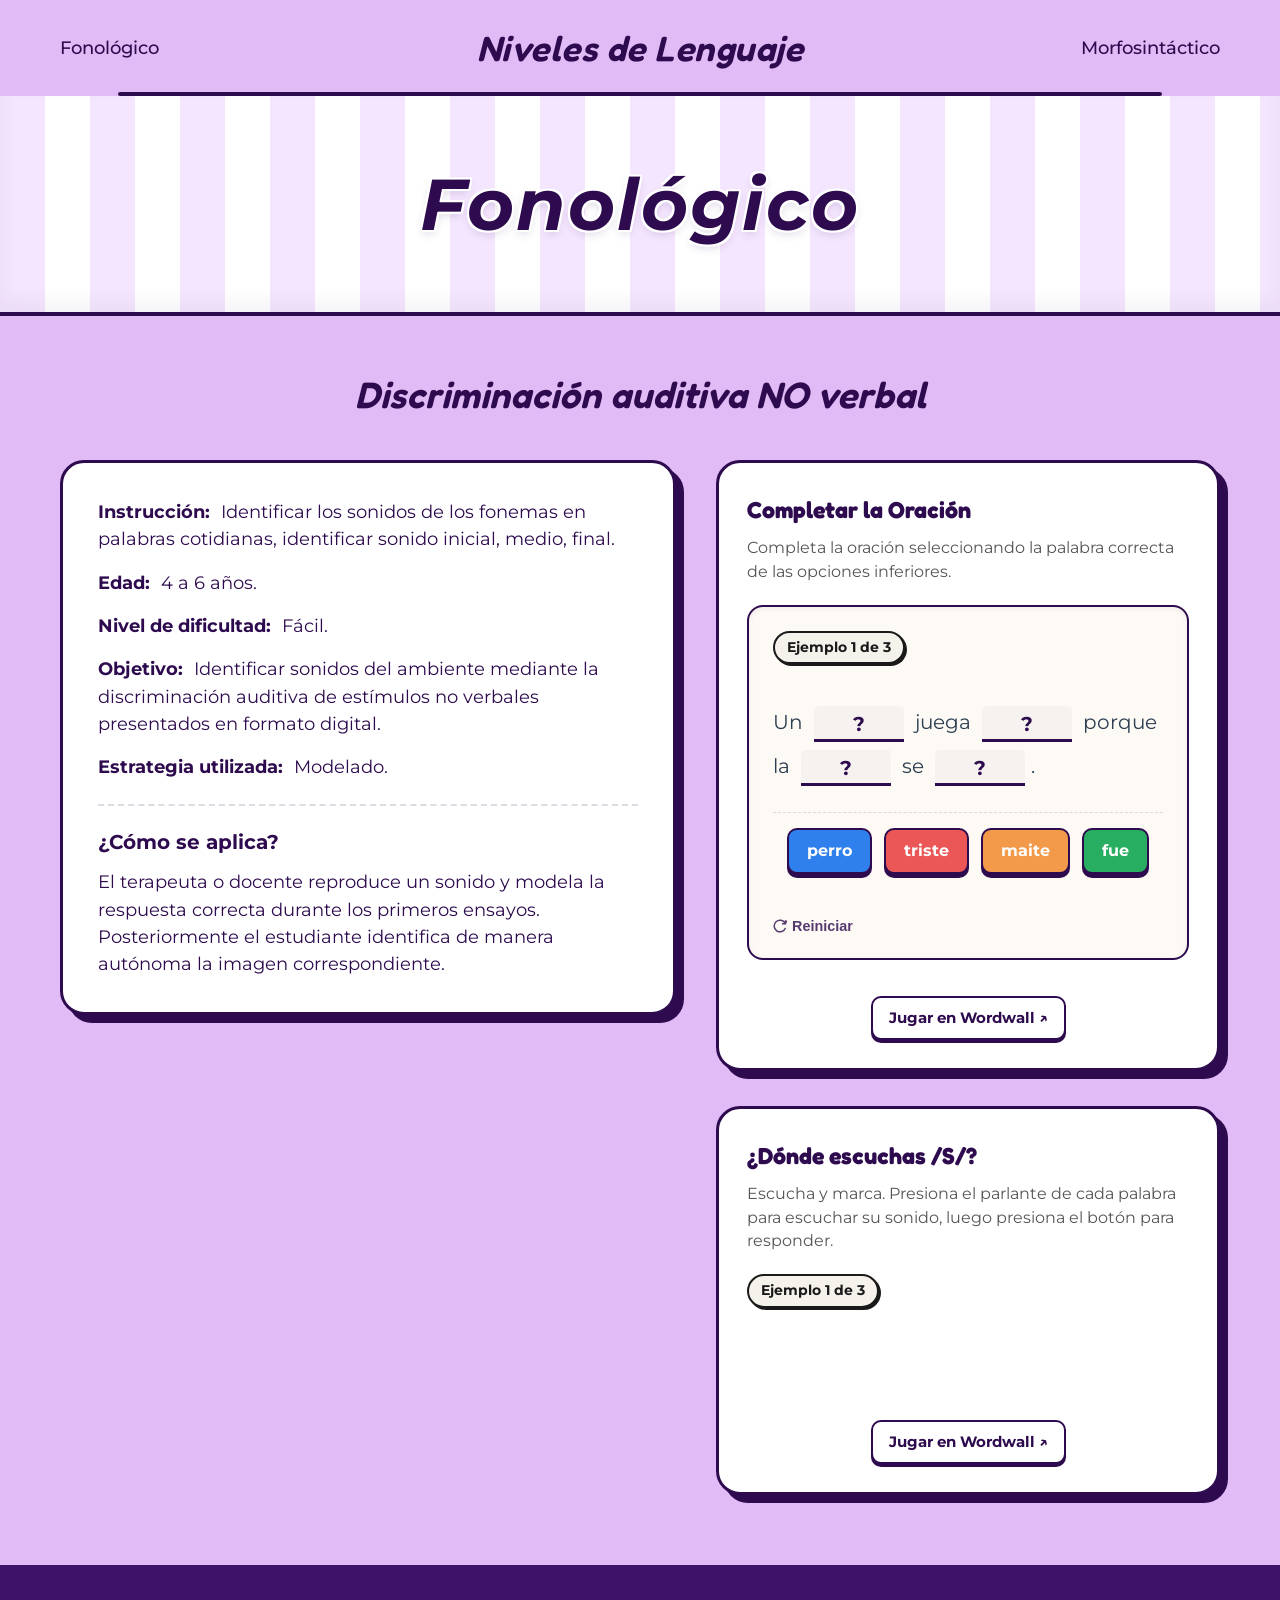
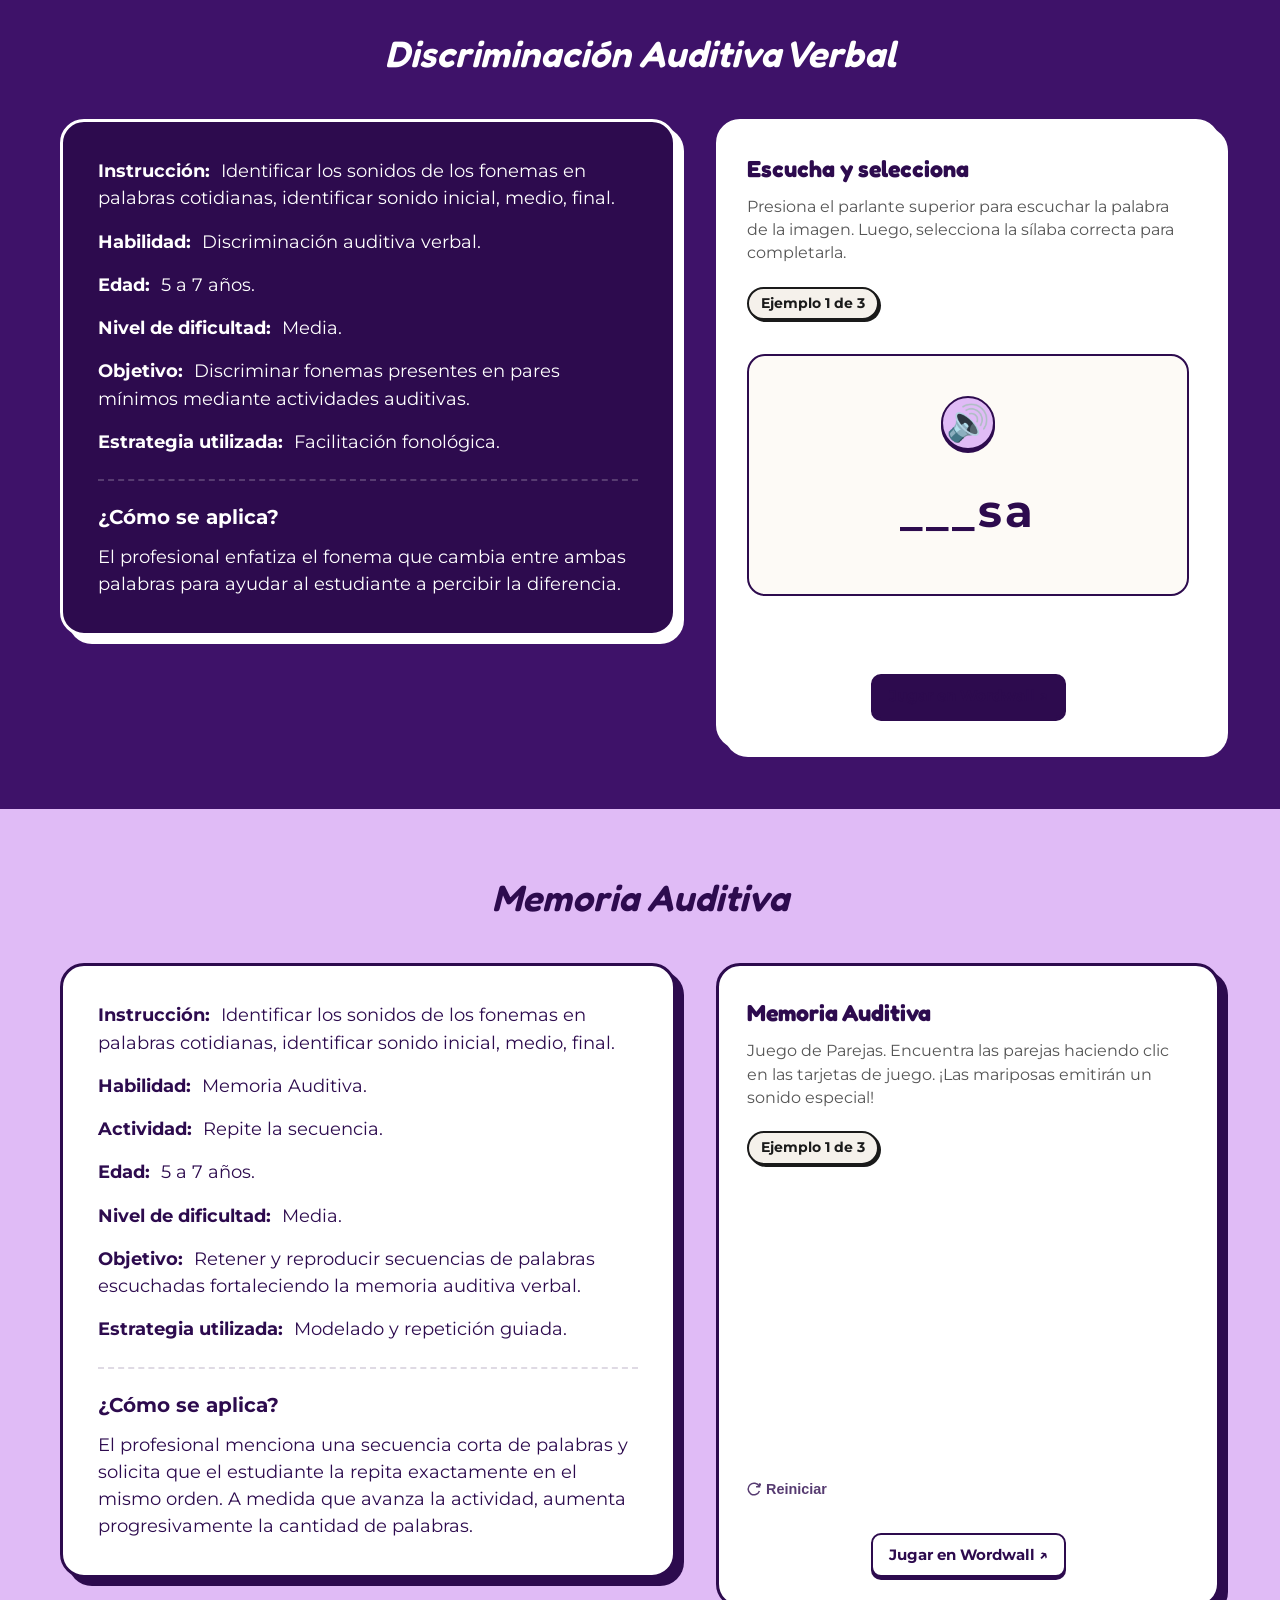
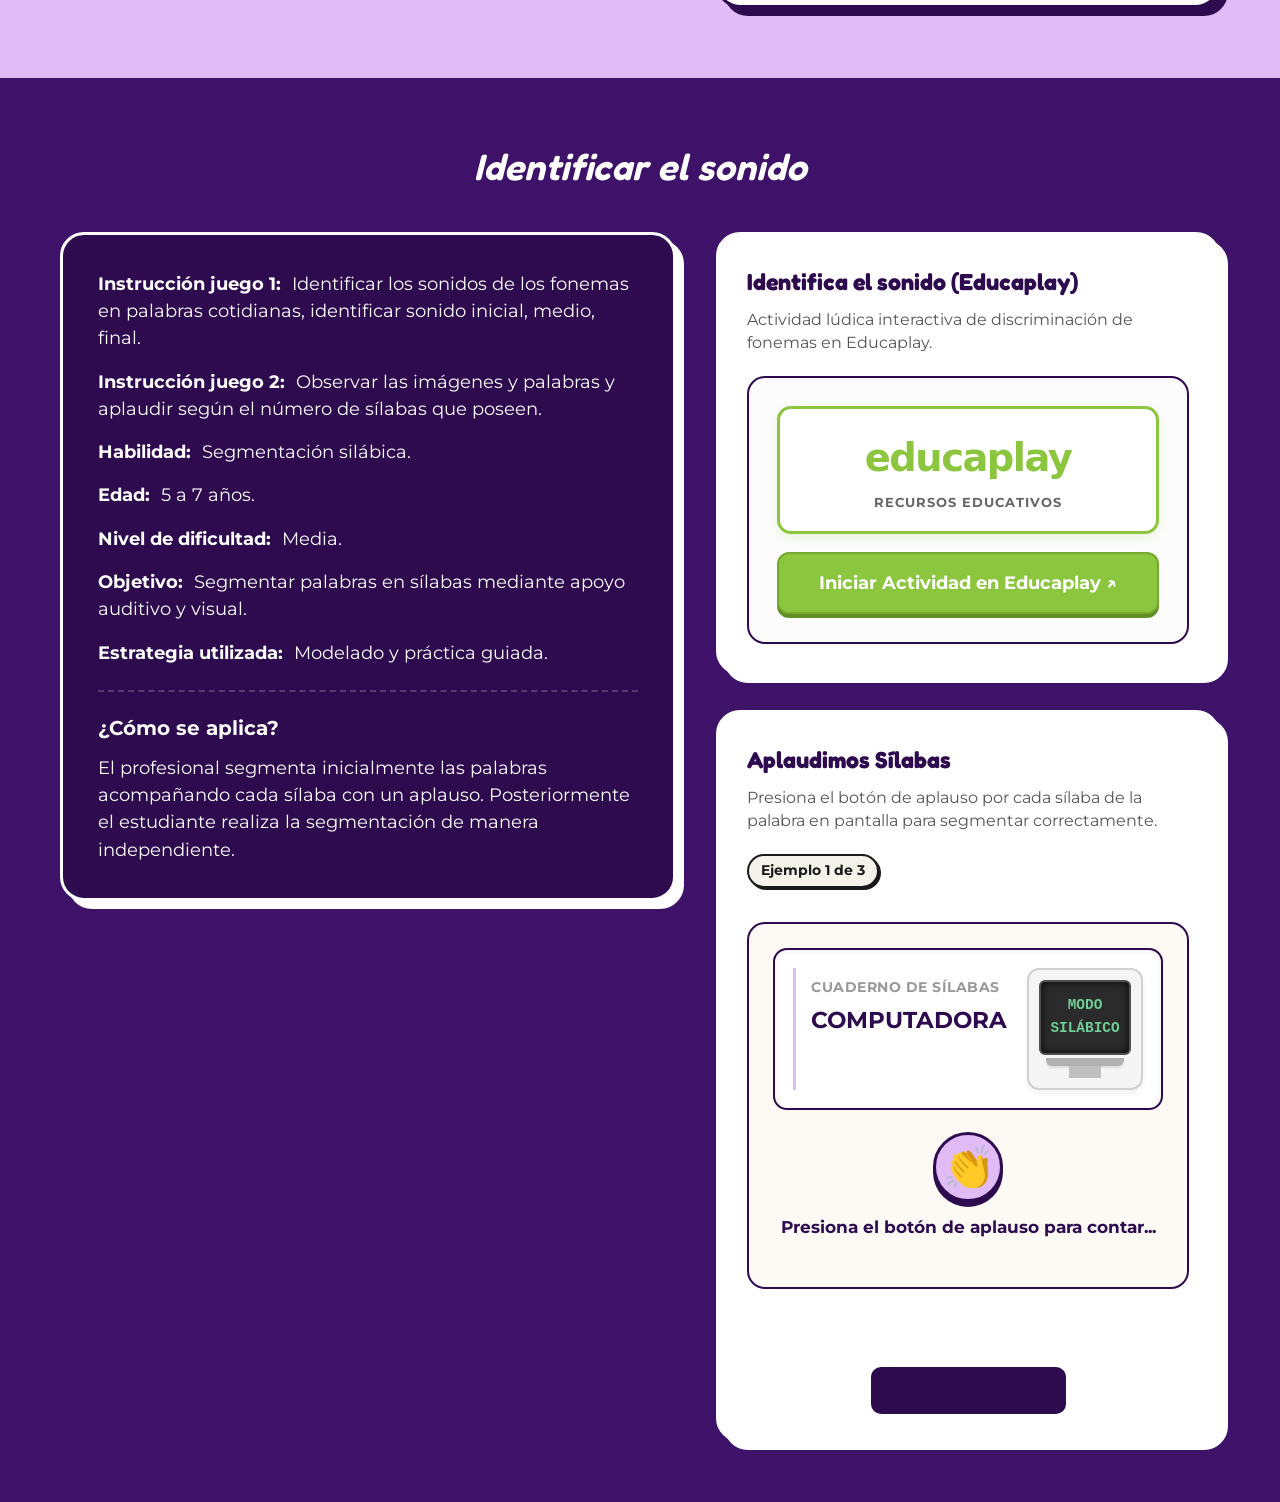
==== fonologico.html @ 04588433 "Initial commit: Reconstructed levels of language website with neobrutalist theme, interactive games," ====
<!DOCTYPE html>
<html lang="es">
<head>
    <meta charset="UTF-8">
    <meta name="viewport" content="width=device-width, initial-scale=1.0">
    <title>Nivel Fonológico - Niveles de Lenguaje</title>
    <link rel="stylesheet" href="styles.css">
</head>
<body class="purple-theme">
    <!-- OVERLAY DE TRANSICIÓN CIRCULAR -->
    <div class="page-transition-overlay expanding" aria-hidden="true"></div>

    <!-- NAVBAR - APARECE EN TODAS LAS PÁGINAS -->
    <nav class="navbar">
        <div class="navbar-container">
            <a href="fonologico.html" class="navbar-link">Fonológico</a>
            <a href="index.html" class="navbar-title-link">
                <h1 class="navbar-title">Niveles de Lenguaje</h1>
            </a>
            <a href="morfosintactico.html" class="navbar-link">Morfosintáctico</a>
        </div>
        <div class="navbar-line"></div>
    </nav>

    <!-- CONTENIDO PRINCIPAL -->
    <main class="main-content" style="padding: 40px 0 0 0;">
        <!-- CABECERA LISTADA -->
        <div class="striped-header-container">
            <div class="striped-header">
                <h2>Fonológico</h2>
            </div>
        </div>

        <!-- SECCIÓN 1: Discriminación auditiva NO verbal -->
        <section class="activity-section">
            <h3 class="activity-section-title">Discriminación auditiva NO verbal</h3>
            <div class="activity-content-grid">
                <!-- Columna Izquierda: Ficha Técnica -->
                <div class="activity-card-container">
                    <ul class="metadata-list">
                        <li class="metadata-item"><span class="metadata-label">Instrucción:</span> Identificar los sonidos de los fonemas en palabras cotidianas, identificar sonido inicial, medio, final.</li>
                        <li class="metadata-item"><span class="metadata-label">Edad:</span> 4 a 6 años.</li>
                        <li class="metadata-item"><span class="metadata-label">Nivel de dificultad:</span> Fácil.</li>
                        <li class="metadata-item"><span class="metadata-label">Objetivo:</span> Identificar sonidos del ambiente mediante la discriminación auditiva de estímulos no verbales presentados en formato digital.</li>
                        <li class="metadata-item"><span class="metadata-label">Estrategia utilizada:</span> Modelado.</li>
                    </ul>
                    <div class="metadata-how-to">
                        <span class="metadata-how-to-title">¿Cómo se aplica?</span>
                        <p class="metadata-item">El terapeuta o docente reproduce un sonido y modela la respuesta correcta durante los primeros ensayos. Posteriormente el estudiante identifica de manera autónoma la imagen correspondiente.</p>
                    </div>
                </div>

                <!-- Columna Derecha: Actividades/Juegos -->
                <div class="activity-games-column">
                    <!-- Juego 1: Oración Completa -->
                    <div class="game-card" id="cloze-card">
                        <div class="game-info">
                            <span class="game-title">Completar la Oración</span>
                            <p class="game-description">Completa la oración seleccionando la palabra correcta de las opciones inferiores.</p>
                        </div>
                        <div class="mock-cloze-game">
                            <div class="game-level-header">
                                <span class="game-level-indicator" id="cloze-level-indicator">Ejemplo 1 de 3</span>
                            </div>
                            <div class="cloze-sentence" id="cloze-sentence-container">
                                <!-- Generado dinámicamente -->
                            </div>
                            <div class="cloze-options" id="cloze-options-container">
                                <!-- Generado dinámicamente -->
                            </div>
                            <div class="game-controls-row">
                                <button class="game-reset-btn" id="cloze-reset">
                                    <svg width="14" height="14" viewBox="0 0 24 24" fill="none" stroke="currentColor" stroke-width="2.5"><path d="M21.5 2v6h-6M21.34 15.57a10 10 0 1 1-.57-8.38l5.67-5.67"/></svg>
                                    Reiniciar
                                </button>
                                <button class="game-next-btn" id="cloze-next" style="display: none;">
                                    Siguiente Ejemplo ➔
                                </button>
                            </div>
                        </div>
                        <a href="https://wordwall.net/resource/114501019" target="_blank" rel="noopener" class="game-secondary-btn">Jugar en Wordwall ↗</a>
                    </div>

                    <!-- Juego 2: ¿Dónde escuchas /S/? -->
                    <div class="game-card" id="s-quiz-card">
                        <div class="game-info">
                            <span class="game-title">¿Dónde escuchas /S/?</span>
                            <p class="game-description">Escucha y marca. Presiona el parlante de cada palabra para escuchar su sonido, luego presiona el botón para responder.</p>
                        </div>
                        <div class="game-level-header">
                            <span class="game-level-indicator" id="s-quiz-level-indicator">Ejemplo 1 de 3</span>
                        </div>
                        <div class="mock-quiz-grid" id="s-quiz-grid-container">
                            <!-- Generado dinámicamente -->
                        </div>
                        <div class="game-controls-row">
                            <button class="game-next-btn" id="s-quiz-next" style="display: none;">
                                Siguiente Ejemplo ➔
                            </button>
                        </div>
                        <a href="https://wordwall.net/resource/114501537" target="_blank" rel="noopener" class="game-secondary-btn">Jugar en Wordwall ↗</a>
                    </div>
                </div>
            </div>
        </section>

        <!-- SECCIÓN 2: Discriminación Auditiva Verbal (Fondo Morado Profundo) -->
        <div class="dark-purple-section">
            <section class="activity-section">
                <h3 class="activity-section-title">Discriminación Auditiva Verbal</h3>
                <div class="activity-content-grid">
                    <!-- Columna Izquierda: Ficha Técnica -->
                    <div class="activity-card-container">
                        <ul class="metadata-list">
                            <li class="metadata-item"><span class="metadata-label">Instrucción:</span> Identificar los sonidos de los fonemas en palabras cotidianas, identificar sonido inicial, medio, final.</li>
                            <li class="metadata-item"><span class="metadata-label">Habilidad:</span> Discriminación auditiva verbal.</li>
                            <li class="metadata-item"><span class="metadata-label">Edad:</span> 5 a 7 años.</li>
                            <li class="metadata-item"><span class="metadata-label">Nivel de dificultad:</span> Media.</li>
                            <li class="metadata-item"><span class="metadata-label">Objetivo:</span> Discriminar fonemas presentes en pares mínimos mediante actividades auditivas.</li>
                            <li class="metadata-item"><span class="metadata-label">Estrategia utilizada:</span> Facilitación fonológica.</li>
                        </ul>
                        <div class="metadata-how-to">
                            <span class="metadata-how-to-title">¿Cómo se aplica?</span>
                            <p class="metadata-item">El profesional enfatiza el fonema que cambia entre ambas palabras para ayudar al estudiante a percibir la diferencia.</p>
                        </div>
                    </div>

                    <!-- Columna Derecha: Actividades/Juegos -->
                    <div class="activity-games-column">
                        <div class="game-card" id="sa-quiz-card">
                            <div class="game-info">
                                <span class="game-title">Escucha y selecciona</span>
                                <p class="game-description">Presiona el parlante superior para escuchar la palabra de la imagen. Luego, selecciona la sílaba correcta para completarla.</p>
                            </div>
                            <div class="game-level-header">
                                <span class="game-level-indicator" id="sa-level-indicator">Ejemplo 1 de 3</span>
                            </div>
                            <div class="mock-sa-game">
                                <div class="sa-display-card">
                                    <div id="sa-illustration-container">
                                        <!-- Inyectado dinámicamente -->
                                    </div>
                                    <button class="sa-speaker-main" id="sa-speaker" aria-label="Escuchar palabra objetivo">🔊</button>
                                    <div class="sa-word-blank" id="sa-word-display">___sa</div>
                                </div>
                                <div class="sa-options-grid" id="sa-options-container">
                                    <!-- Inyectado dinámicamente -->
                                </div>
                            </div>
                            <div class="game-controls-row">
                                <button class="game-next-btn" id="sa-next" style="display: none;">
                                    Siguiente Ejemplo ➔
                                </button>
                            </div>
                            <a href="https://wordwall.net/resource/113362961" target="_blank" rel="noopener" class="game-secondary-btn">Jugar en Wordwall ↗</a>
                        </div>
                    </div>
                </div>
            </section>
        </div>

        <!-- SECCIÓN 3: Memoria Auditiva -->
        <section class="activity-section" style="margin-top: 60px;">
            <h3 class="activity-section-title">Memoria Auditiva</h3>
            <div class="activity-content-grid">
                <!-- Columna Izquierda: Ficha Técnica -->
                <div class="activity-card-container">
                    <ul class="metadata-list">
                        <li class="metadata-item"><span class="metadata-label">Instrucción:</span> Identificar los sonidos de los fonemas en palabras cotidianas, identificar sonido inicial, medio, final.</li>
                        <li class="metadata-item"><span class="metadata-label">Habilidad:</span> Memoria Auditiva.</li>
                        <li class="metadata-item"><span class="metadata-label">Actividad:</span> Repite la secuencia.</li>
                        <li class="metadata-item"><span class="metadata-label">Edad:</span> 5 a 7 años.</li>
                        <li class="metadata-item"><span class="metadata-label">Nivel de dificultad:</span> Media.</li>
                        <li class="metadata-item"><span class="metadata-label">Objetivo:</span> Retener y reproducir secuencias de palabras escuchadas fortaleciendo la memoria auditiva verbal.</li>
                        <li class="metadata-item"><span class="metadata-label">Estrategia utilizada:</span> Modelado y repetición guiada.</li>
                    </ul>
                    <div class="metadata-how-to">
                        <span class="metadata-how-to-title">¿Cómo se aplica?</span>
                        <p class="metadata-item">El profesional menciona una secuencia corta de palabras y solicita que el estudiante la repita exactamente en el mismo orden. A medida que avanza la actividad, aumenta progresivamente la cantidad de palabras.</p>
                    </div>
                </div>

                <!-- Columna Derecha: Actividades/Juegos -->
                <div class="activity-games-column">
                    <div class="game-card" id="memory-card">
                        <div class="game-info">
                            <span class="game-title">Memoria Auditiva</span>
                            <p class="game-description">Juego de Parejas. Encuentra las parejas haciendo clic en las tarjetas de juego. ¡Las mariposas emitirán un sonido especial!</p>
                        </div>
                        <div class="game-level-header">
                            <span class="game-level-indicator" id="memory-level-indicator">Ejemplo 1 de 3</span>
                        </div>
                        <div class="mock-memory-board" id="memory-board">
                            <!-- Inyectado dinámicamente -->
                        </div>
                        <div class="game-controls-row">
                            <button class="game-reset-btn" id="memory-reset">
                                <svg width="14" height="14" viewBox="0 0 24 24" fill="none" stroke="currentColor" stroke-width="2.5"><path d="M21.5 2v6h-6M21.34 15.57a10 10 0 1 1-.57-8.38l5.67-5.67"/></svg>
                                Reiniciar
                            </button>
                            <button class="game-next-btn" id="memory-next" style="display: none;">
                                Siguiente Tablero ➔
                            </button>
                        </div>
                        <a href="https://wordwall.net/resource/113362368" target="_blank" rel="noopener" class="game-secondary-btn">Jugar en Wordwall ↗</a>
                    </div>
                </div>
            </div>
        </section>

        <!-- SECCIÓN 4: Identificar el sonido (Fondo Morado Profundo) -->
        <div class="dark-purple-section" style="padding-bottom: 60px;">
            <section class="activity-section">
                <h3 class="activity-section-title">Identificar el sonido</h3>
                <div class="activity-content-grid">
                    <!-- Columna Izquierda: Ficha Técnica -->
                    <div class="activity-card-container">
                        <ul class="metadata-list">
                            <li class="metadata-item"><span class="metadata-label">Instrucción juego 1:</span> Identificar los sonidos de los fonemas en palabras cotidianas, identificar sonido inicial, medio, final.</li>
                            <li class="metadata-item"><span class="metadata-label">Instrucción juego 2:</span> Observar las imágenes y palabras y aplaudir según el número de sílabas que poseen.</li>
                            <li class="metadata-item"><span class="metadata-label">Habilidad:</span> Segmentación silábica.</li>
                            <li class="metadata-item"><span class="metadata-label">Edad:</span> 5 a 7 años.</li>
                            <li class="metadata-item"><span class="metadata-label">Nivel de dificultad:</span> Media.</li>
                            <li class="metadata-item"><span class="metadata-label">Objetivo:</span> Segmentar palabras en sílabas mediante apoyo auditivo y visual.</li>
                            <li class="metadata-item"><span class="metadata-label">Estrategia utilizada:</span> Modelado y práctica guiada.</li>
                        </ul>
                        <div class="metadata-how-to">
                            <span class="metadata-how-to-title">¿Cómo se aplica?</span>
                            <p class="metadata-item">El profesional segmenta inicialmente las palabras acompañando cada sílaba con un aplauso. Posteriormente el estudiante realiza la segmentación de manera independiente.</p>
                        </div>
                    </div>

                    <!-- Columna Derecha: Actividades/Juegos -->
                    <div class="activity-games-column">
                        <!-- Recurso Educaplay -->
                        <div class="game-card">
                            <div class="game-info">
                                <span class="game-title">Identifica el sonido (Educaplay)</span>
                                <p class="game-description">Actividad lúdica interactiva de discriminación de fonemas en Educaplay.</p>
                            </div>
                            <div class="mock-educaplay-logo">
                                <div class="educaplay-banner" aria-hidden="true">
                                    <span class="educaplay-text-logo">educaplay</span>
                                    <span class="educaplay-tagline">Recursos Educativos</span>
                                </div>
                                <a href="https://www.educaplay.com/learning-resources/29141593-identifica_el_sonido.html" target="_blank" rel="noopener" class="educaplay-link-btn">Iniciar Actividad en Educaplay ↗</a>
                            </div>
                        </div>

                        <!-- Juego de Aplausos -->
                        <div class="game-card" id="clapping-card">
                            <div class="game-info">
                                <span class="game-title">Aplaudimos Sílabas</span>
                                <p class="game-description">Presiona el botón de aplauso por cada sílaba de la palabra en pantalla para segmentar correctamente.</p>
                            </div>
                            <div class="game-level-header">
                                <span class="game-level-indicator" id="clapping-level-indicator">Ejemplo 1 de 3</span>
                            </div>
                            <div class="mock-clapping">
                                <div class="clapping-display">
                                    <div class="clapping-notebook">
                                        <span class="clapping-notebook-title">Cuaderno de sílabas</span>
                                        <span class="clapping-notebook-word" id="clapping-word-label">COMPUTADORA</span>
                                        <div class="clapping-notebook-syllables" id="clapping-notebook-syllables"></div>
                                    </div>
                                    <div class="clapping-computer" aria-hidden="true">
                                        <div class="clapping-screen" id="clapping-screen">MODO SILÁBICO</div>
                                        <div class="clapping-keyboard"></div>
                                        <div class="clapping-base"></div>
                                    </div>
                                </div>
                                <div class="clapping-controls">
                                    <button class="clap-interactive-btn" id="clap-btn" aria-label="Aplaudir">👏</button>
                                    <div class="clap-feedback" id="clap-feedback">Presiona el botón de aplauso para contar...</div>
                                    <div class="clapping-syllable-chips" id="clapping-chips">
                                        <!-- Inyectado dinámicamente -->
                                    </div>
                                </div>
                            </div>
                            <div class="game-controls-row">
                                <button class="game-next-btn" id="clapping-next" style="display: none;">
                                    Siguiente Ejemplo ➔
                                </button>
                            </div>
                            <a href="https://wordwall.net/resource/114103410" target="_blank" rel="noopener" class="game-secondary-btn">Jugar en Wordwall ↗</a>
                        </div>
                    </div>
                </div>
            </section>
        </div>
    </main>

    <script src="script.js"></script>
</body>
</html>
---- styles.css ----
/* ===== ESTILOS GENERALES ===== */
@import url('https://fonts.googleapis.com/css2?family=Comic+Neue:wght@400;700&family=Fredoka:wght@400;500;600;700&family=Montserrat:wght@400;500;600;700&display=swap');

* {
    margin: 0;
    padding: 0;
    box-sizing: border-box;
}

body {
    font-family: 'Montserrat', sans-serif;
    background-color: #f5f1eb;
    color: #2c3e50;
    line-height: 1.6;
    transition: background-color 0.8s ease; /* Transición suave de fondo */
    overflow-x: hidden; /* Evitar scroll horizontal accidental */
}

/* --- FUENTE DE TÍTULOS PERSONALIZADA --- */
h1, h2, h3, h4, h5, h6,
.navbar-title,
.welcome-title,
.intro-title,
.levels-subtitle,
.level-title,
.activity-section-title,
.game-title,
.striped-header h2,
.transition-text,
.topic-card-title,
.topic-card-title-back {
    font-family: 'Fredoka', 'Comic Neue', 'Montserrat', sans-serif;
}

body.green-theme {
    background-color: #e3ece4; /* Tono verde salvia muy suave y premium */
}

/* ===== NAVBAR - APARECE EN TODAS LAS PÁGINAS ===== */
.navbar {
    background-color: #f5f1eb;
    padding: 20px 60px 0 60px;
    position: sticky;
    top: 0;
    z-index: 1000;
    transition: background-color 0.8s ease; /* Transición suave para la navbar fija */
}

body.green-theme .navbar {
    background-color: #e3ece4; /* La navbar se mimetiza con el nuevo fondo */
}

.navbar-container {
    display: flex;
    justify-content: space-between;
    align-items: center;
    max-width: 1200px;
    margin: 0 auto;
    width: 100%;
    padding-bottom: 16px;
}

/* Forzar que el título esté perfectamente centrado en el medio de la pantalla */
.navbar-container > a:nth-of-type(1) {
    width: 200px;
    text-align: left;
}

.navbar-container > a:nth-of-type(3) {
    width: 200px;
    text-align: right;
}

.navbar-title-link {
    text-decoration: none;
    color: inherit;
    flex-grow: 1;
    text-align: center;
}

.navbar-title {
    font-size: 2.2rem;
    font-style: italic;
    font-weight: 600;
    color: #1a1a1a;
    letter-spacing: 0.5px;
    margin-bottom: 0;
    display: inline-block;
}

.navbar-link {
    font-size: 1.15rem;
    font-weight: 500;
    color: #2c3e50;
    text-decoration: none;
    position: relative;
    padding: 5px 0;
    transition: color 0.3s ease;
}

.navbar-link:hover {
    color: #1a1a1a;
}

/* Animación de subrayado al pasar el cursor */
.navbar-link::after {
    content: '';
    position: absolute;
    width: 100%;
    transform: scaleX(0);
    height: 2px;
    bottom: 0;
    left: 0;
    background-color: #1a1a1a;
    transform-origin: bottom right;
    transition: transform 0.25s ease-out;
}

.navbar-link:hover::after {
    transform: scaleX(1);
    transform-origin: bottom left;
}

.navbar-line {
    width: 90%;
    height: 4px;
    background-color: #1a1a1a;
    margin: 0 auto;
    border-radius: 10px;
}

/* ===== CONTENIDO PRINCIPAL ===== */
.main-content {
    min-height: calc(100vh - 150px);
    padding: 40px;
}

/* ===== SECCIÓN DE BIENVENIDA ===== */
.welcome-section {
    display: flex;
    gap: 40px;
    align-items: center;
    justify-content: space-between;
    padding: 40px;
    border-radius: 8px;
}

.welcome-image {
    width: 220px;
    height: 340px;
    object-fit: cover;
    flex-shrink: 0;
}

.img-left {
    order: 1;
}

.img-right {
    order: 3;
}

.welcome-content {
    flex: 1;
    order: 2;
    text-align: justify;
}

.welcome-title {
    font-size: 3.5rem;
    font-style: italic;
    font-weight: 500;
    color: #1a1a1a;
    margin-bottom: 25px;
    text-align: center;
}

.welcome-text {
    font-size: 1.75rem;
    color: #2c3e50;
    line-height: 1.55;
    text-align: center;
    font-weight: 400;
}

/* ===== GUÍA DE INICIO RÁPIDO (ÍNDICE) ===== */
.quick-guide-section {
    padding: 60px 40px;
    background: #ffffff;
    border: 3.5px solid #1a1a1a;
    border-radius: 20px;
    box-shadow: 10px 10px 0px #1a1a1a;
    margin: 40px auto;
    max-width: 1200px;
    width: 90%;
    box-sizing: border-box;
}

.guide-header {
    text-align: center;
    margin-bottom: 45px;
}

.guide-badge {
    display: inline-block;
    padding: 6px 14px;
    background: #e2fcdb;
    color: #27ae60;
    border: 2.5px solid #1a1a1a;
    font-weight: 700;
    font-size: 0.95rem;
    border-radius: 8px;
    margin-bottom: 15px;
    box-shadow: 3px 3px 0px #1a1a1a;
}

.guide-title {
    font-family: 'Fredoka', sans-serif;
    font-size: 2.8rem;
    color: #1a1a1a;
    margin: 0 0 15px 0;
}

.guide-subtitle {
    font-size: 1.25rem;
    color: #4f5f6f;
    max-width: 800px;
    margin: 0 auto;
    line-height: 1.5;
}

.guide-cards-grid {
    display: grid;
    grid-template-columns: repeat(auto-fit, minmax(280px, 1fr));
    gap: 30px;
}

.guide-card-item {
    background: #ffffff;
    border: 3px solid #1a1a1a;
    border-radius: 16px;
    padding: 30px 24px;
    display: flex;
    flex-direction: column;
    position: relative;
    transition: all 0.2s ease;
    box-sizing: border-box;
}

/* Colores neobrutalistas suaves para cada tarjeta */
.guide-card-item.step-1 {
    box-shadow: 6px 6px 0px #e0e0e0;
    background: #fafafa;
}
.guide-card-item.step-1:hover {
    transform: translate(-3px, -3px);
    box-shadow: 9px 9px 0px #1a1a1a;
}

.guide-card-item.step-2 {
    box-shadow: 6px 6px 0px #dcd0ff; /* Morado claro */
    background: #fdfcff;
}
.guide-card-item.step-2:hover {
    transform: translate(-3px, -3px);
    box-shadow: 9px 9px 0px #8060ff;
}

.guide-card-item.step-3 {
    box-shadow: 6px 6px 0px #ffd9cb; /* Terracota claro */
    background: #fffdfc;
}
.guide-card-item.step-3:hover {
    transform: translate(-3px, -3px);
    box-shadow: 9px 9px 0px #ff6b3b;
}

.guide-step-num {
    position: absolute;
    top: -18px;
    left: 20px;
    width: 36px;
    height: 36px;
    background: #1a1a1a;
    color: #ffffff;
    border-radius: 50%;
    display: flex;
    align-items: center;
    justify-content: center;
    font-weight: 800;
    font-size: 1.1rem;
    border: 2px solid #ffffff;
}

.guide-card-title {
    font-family: 'Fredoka', sans-serif;
    font-size: 1.5rem;
    color: #1a1a1a;
    margin: 10px 0 15px 0;
}

.guide-card-desc {
    font-size: 1.05rem;
    color: #4f5f6f;
    line-height: 1.5;
    margin-bottom: 25px;
    flex-grow: 1;
}

.guide-card-btn {
    display: inline-block;
    padding: 10px 20px;
    border: 2px solid #1a1a1a;
    border-radius: 10px;
    background: #ffffff;
    color: #1a1a1a;
    font-weight: 700;
    text-decoration: none;
    text-align: center;
    box-shadow: 0 4px 0 #1a1a1a;
    transition: all 0.15s;
    user-select: none;
}

.guide-card-btn:hover {
    transform: translateY(2px);
    box-shadow: 0 2px 0 #1a1a1a;
}

.guide-card-btn:active {
    transform: translateY(4px);
    box-shadow: none;
}

/* Media Query para pantallas pequeñas */
@media (max-width: 768px) {
    .guide-cards-grid {
        grid-template-columns: 1fr;
        gap: 40px;
    }
    .quick-guide-section {
        padding: 40px 20px;
    }
}

/* --- SEPARADOR Y TÍTULO INTRODUCTORIO --- */
.welcome-separator {
    width: 96%;
    max-width: 1200px;
    height: 3px;
    background-color: #1a1a1a;
    margin: 64px auto 36px auto;
    border-radius: 10px;
}

.intro-title {
    font-size: 3.2rem;
    text-align: center;
    margin: 0 auto;
    font-weight: 600;
    color: #1a1a1a;
    text-transform: capitalize;
    line-height: 1.05;
    letter-spacing: 0.2px;
    max-width: 1200px;
    padding: 0 12px;
}

@media (max-width: 768px) {
    .intro-title {
        font-size: 2rem;
    }
}

@media (max-width: 480px) {
    .intro-title {
        font-size: 1.6rem;
    }
}

/* --- BLOQUE INTRODUCTORIO (SEPARADOR + TÍTULO) --- */
.intro-block {
    display: block;
    padding-top: 16px;
    padding-bottom: 34px;
    text-align: center;
}

/* ===== TARJETAS TEMÁTICAS ===== */
.topics-section {
    display: grid;
    grid-template-columns: repeat(4, minmax(0, 1fr));
    gap: 24px;
    padding: 8px 0 24px;
}

.topic-card {
    background: transparent;
    perspective: 1000px;
    height: 330px; /* Altura fija aumentada para las tarjetas 3D */
}

.topic-card-inner {
    position: relative;
    width: 100%;
    height: 100%;
    text-align: center;
    transition: transform 0.6s cubic-bezier(0.4, 0, 0.2, 1);
    transform-style: preserve-3d;
    cursor: pointer;
}

.topic-card:hover .topic-card-inner {
    transform: rotateY(180deg);
}

.topic-card-front, .topic-card-back {
    position: absolute;
    top: 0;
    left: 0;
    width: 100%;
    height: 100%;
    -webkit-backface-visibility: hidden;
    backface-visibility: hidden;
    border-radius: 18px;
    overflow: hidden;
    display: flex;
    flex-direction: column;
    border: 1px solid #1a1a1a; /* Finito borde negro */
}

.topic-card-front {
    background: #f2eee7;
    position: relative;
}

.topic-card-back {
    background: #2c3e50; /* Color oscuro que contrasta para la parte trasera */
    color: #f5f1eb;
    transform: rotateY(180deg);
    justify-content: center;
    align-items: center;
    padding: 24px;
}

.topic-card-image {
    width: 100%;
    height: 100%;
    object-fit: cover;
    display: block;
}

.topic-card-title {
    position: absolute;
    top: 50%;
    left: 0;
    transform: translateY(-50%);
    width: 100%;
    font-size: 1.8rem;
    font-style: italic;
    text-align: center;
    color: #ffffff;
    padding: 0 15px;
    margin: 0;
    z-index: 2;
    text-shadow: 
        -1.5px -1.5px 0 #000,  
         1.5px -1.5px 0 #000,
        -1.5px  1.5px 0 #000,
         1.5px  1.5px 0 #000,
         0px 2px 5px rgba(0, 0, 0, 0.7);
    pointer-events: none;
}

.topic-card-title-back {
    font-size: 1.6rem;
    font-style: italic;
    text-align: center;
    color: #f2eee7;
    margin-bottom: 12px;
}

.topic-card-text {
    font-size: 1rem;
    line-height: 1.6;
    text-align: center;
    color: #e5dfd5;
    padding: 0;
}

/* ===== SECCIÓN NIVELES DEL LENGUAJE ===== */
.levels-intro-section {
    padding: 0 40px;
    margin: 40px auto 20px auto;
    max-width: 1200px;
    text-align: center;
}

.levels-subtitle {
    font-size: 2.2rem;
    font-style: italic;
    font-weight: 600;
    color: #1a1a1a;
    margin-bottom: 24px;
}

.levels-text {
    font-size: 1.45rem;
    color: #2c3e50;
    line-height: 1.65;
    max-width: 950px;
    margin: 0 auto;
    font-weight: 400;
}

/* ===== CONTENEDOR DE NIVELES DEL LENGUAJE ===== */
.levels-container {
    display: flex;
    flex-direction: column;
    gap: 40px;
    max-width: 1200px;
    margin: 40px auto;
    padding: 0 40px;
}

.level-block {
    width: 65%; /* Da sensación de cascada al no ocupar todo el ancho */
    background: transparent;
    padding: 10px 0;
    box-sizing: border-box;
}

/* Alineación izquierda para los primeros dos bloques */
.level-block.left {
    margin-right: auto;
    margin-left: 0;
    text-align: left;
    border-left: 3px solid #1a1a1a; /* Borde izquierdo de anclaje */
    padding-left: 24px;
}

/* Alineación derecha para los siguientes dos bloques */
.level-block.right {
    margin-left: auto;
    margin-right: 0;
    text-align: right;
    border-right: 3px solid #1a1a1a; /* Borde derecho de anclaje */
    padding-right: 24px;
}

/* Nivel pragmático al final y centrado */
.level-block.center {
    width: 75%;
    margin: 0 auto;
    text-align: center;
    border-bottom: 3px solid #1a1a1a;
    padding-bottom: 24px;
}

.level-title {
    font-size: 1.8rem;
    font-style: italic;
    font-weight: 600;
    color: #1a1a1a;
    margin-bottom: 12px;
}

.level-description {
    font-size: 1.15rem;
    color: #2c3e50;
    line-height: 1.6;
}

/* ===== OVERLAY DE TRANSICIÓN CIRCULAR ===== */
.page-transition-overlay {
    position: fixed;
    top: 0;
    left: 0;
    width: 100vw;
    height: 100vh;
    background-color: #f5f1eb; /* Fondo por defecto */
    z-index: 9999;
    pointer-events: none;
    clip-path: circle(0% at var(--ripple-x, 50%) var(--ripple-y, 50%));
    transition: clip-path 0.85s cubic-bezier(0.76, 0, 0.24, 1), background-color 0.3s ease;
    display: flex;
    align-items: center;
    justify-content: center;
}

/* Anillo/Borde negro para la transición circular */
.page-transition-overlay::after {
    content: '';
    position: absolute;
    border: 8px solid #1a1a1a; /* Borde negro neobrutalista grueso */
    border-radius: 50%;
    pointer-events: none;
    box-sizing: border-box;
    width: 283vmax; /* Diámetro máximo para cubrir esquinas de cualquier pantalla */
    height: 283vmax;
    left: calc(var(--ripple-x, 50%) - 141.5vmax);
    top: calc(var(--ripple-y, 50%) - 141.5vmax);
    transform: scale(0);
    transition: transform 0.85s cubic-bezier(0.76, 0, 0.24, 1);
    z-index: 10000;
}

.page-transition-overlay.expanding {
    clip-path: circle(150% at var(--ripple-x, 50%) var(--ripple-y, 50%)) !important;
    pointer-events: all;
}
.page-transition-overlay.expanding::after {
    transform: scale(1) !important;
}

.page-transition-overlay.shrinking {
    clip-path: circle(0% at var(--ripple-x, 50%) var(--ripple-y, 50%)) !important;
    pointer-events: all;
}
.page-transition-overlay.shrinking::after {
    transform: scale(0) !important;
}

/* Texto de la Transición */
.transition-text {
    font-family: 'Montserrat', sans-serif;
    font-size: 3.8rem;
    font-style: italic;
    font-weight: 700;
    text-align: center;
    opacity: 0;
    transform: scale(0.85);
    transition: opacity 0.4s ease, transform 0.4s ease;
    pointer-events: none;
    user-select: none;
    letter-spacing: 1px;
}

.page-transition-overlay.expanding .transition-text {
    opacity: 1;
    transform: scale(1);
    transition-delay: 0.1s;
}

.page-transition-overlay.shrinking .transition-text {
    opacity: 0;
    transform: scale(0.95);
}

@media (max-width: 768px) {
    .transition-text {
        font-size: 2.6rem;
    }
}

/* ===== PALETAS DE COLOR - TEMAS DE PÁGINAS EXTRA ===== */

/* --- TEMA MORADO (Página Fonológica) --- */
body.purple-theme {
    background-color: #e0bbf6;
    color: #2d0b4e;
}

body.purple-theme .navbar {
    background-color: #e0bbf6;
}

body.purple-theme .navbar-title,
body.purple-theme .navbar-link {
    color: #2d0b4e;
}

body.purple-theme .navbar-link::after {
    background-color: #2d0b4e;
}

body.purple-theme .navbar-line,
body.purple-theme .welcome-separator,
body.purple-theme .level-block.left,
body.purple-theme .level-block.right,
body.purple-theme .level-block.center {
    background-color: #2d0b4e;
    border-color: #2d0b4e;
}

body.purple-theme .level-title,
body.purple-theme .levels-subtitle {
    color: #2d0b4e;
}

body.purple-theme .level-description,
body.purple-theme .levels-text {
    color: #4a2176;
}

/* --- TEMA TERRACOTA (Página Morfosintáctica) --- */
body.terracotta-theme {
    background-color: #f3cab8;
    color: #4e1f13;
}

body.terracotta-theme .navbar {
    background-color: #f3cab8;
}

body.terracotta-theme .navbar-title,
body.terracotta-theme .navbar-link {
    color: #4e1f13;
}

body.terracotta-theme .navbar-link::after {
    background-color: #4e1f13;
}

body.terracotta-theme .navbar-line,
body.terracotta-theme .welcome-separator,
body.terracotta-theme .level-block.left,
body.terracotta-theme .level-block.right,
body.terracotta-theme .level-block.center {
    background-color: #4e1f13;
    border-color: #4e1f13;
}

body.terracotta-theme .level-title,
body.terracotta-theme .levels-subtitle {
    color: #4e1f13;
}

body.terracotta-theme .level-description,
body.terracotta-theme .levels-text {
    color: #6a3427;
}

/* ===== SECCIÓN FONOLÓGICO Y JUEGOS ===== */

/* Cabecera a Rayas Verticales */
.striped-header-container {
    width: 100%;
    margin-top: -40px; /* Compensa el padding superior del main-content */
    margin-bottom: 50px;
    padding: 0;
}

.striped-header {
    width: 100%;
    min-height: 220px;
    background: repeating-linear-gradient(
        90deg,
        #f5e6ff,
        #f5e6ff 45px,
        #ffffff 45px,
        #ffffff 90px
    );
    display: flex;
    align-items: center;
    justify-content: center;
    border-bottom: 4px solid #2d0b4e;
    padding: 40px 20px;
    position: relative;
    box-shadow: inset 0 -10px 20px rgba(45, 11, 78, 0.05);
}

.striped-header h2 {
    font-family: 'Montserrat', sans-serif;
    font-size: clamp(2rem, 8vw, 4.5rem);
    font-style: italic;
    font-weight: 700;
    color: #2d0b4e;
    text-align: center;
    margin: 0;
    letter-spacing: 2px;
    text-shadow: 
        -2px -2px 0 #fff,  
         2px -2px 0 #fff,
        -2px  2px 0 #fff,
         2px  2px 0 #fff,
         0px 4px 10px rgba(45, 11, 78, 0.15);
}

/* Contenedor de Actividad y Rejilla de Columnas */
.activity-section {
    max-width: 1200px;
    margin: 0 auto 70px auto;
    padding: 0 20px;
}

.activity-section-title {
    font-size: 2.3rem;
    font-style: italic;
    font-weight: 600;
    text-align: center;
    margin-bottom: 35px;
    color: #2d0b4e;
    position: relative;
    display: inline-block;
    width: 100%;
}

.activity-content-grid {
    display: grid;
    grid-template-columns: 1.1fr 0.9fr;
    gap: 40px;
    align-items: start;
}

/* Ficha Pedagógica (Columna Izquierda) */
.activity-card-container {
    background: #ffffff;
    border: 3.5px solid #2d0b4e;
    border-radius: 24px;
    padding: 35px;
    box-shadow: 8px 8px 0px #2d0b4e;
    transition: transform 0.3s cubic-bezier(0.175, 0.885, 0.32, 1.275);
}

.activity-card-container:hover {
    transform: translate(-3px, -3px);
    box-shadow: 11px 11px 0px #2d0b4e;
}

/* Secciones de Fondo Morado Profundo (Alternantes) */
.dark-purple-section {
    background-color: #3e1269;
    color: #ffffff;
    padding: 60px 40px;
}

.dark-purple-section .activity-section {
    margin-bottom: 0;
}

.dark-purple-section .activity-section-title {
    color: #ffffff;
}

.dark-purple-section .activity-card-container {
    background: #2d0b4e;
    color: #ffffff;
    border-color: #ffffff;
    box-shadow: 8px 8px 0px #ffffff;
}

.dark-purple-section .activity-card-container:hover {
    box-shadow: 11px 11px 0px #ffffff;
}

/* Formateo de la lista de metadatos */
.metadata-list {
    list-style: none;
    display: flex;
    flex-direction: column;
    gap: 16px;
}

.metadata-item {
    font-size: 1.1rem;
    line-height: 1.55;
}

.metadata-label {
    font-weight: 700;
    color: inherit;
    margin-right: 6px;
}

.metadata-how-to {
    margin-top: 24px;
    padding-top: 20px;
    border-top: 2px dashed rgba(45, 11, 78, 0.15);
}

.dark-purple-section .metadata-how-to {
    border-top-color: rgba(255, 255, 255, 0.2);
}

.metadata-how-to-title {
    font-weight: 700;
    font-size: 1.25rem;
    margin-bottom: 10px;
    display: block;
}

/* Juegos / Actividades (Columna Derecha) */
.activity-games-column {
    display: flex;
    flex-direction: column;
    gap: 35px;
}

.game-card {
    background: #ffffff;
    border: 3.5px solid #2d0b4e;
    border-radius: 24px;
    padding: 28px;
    box-shadow: 8px 8px 0px #2d0b4e;
    display: flex;
    flex-direction: column;
    gap: 22px;
    transition: transform 0.3s cubic-bezier(0.175, 0.885, 0.32, 1.275);
    color: #2c3e50;
}

.game-card:hover {
    transform: translate(-3px, -3px);
    box-shadow: 11px 11px 0px #2d0b4e;
}

.dark-purple-section .game-card {
    border-color: #ffffff;
    box-shadow: 8px 8px 0px #ffffff;
}

.dark-purple-section .game-card:hover {
    box-shadow: 11px 11px 0px #ffffff;
}

.game-info {
    display: flex;
    flex-direction: column;
    gap: 8px;
}

.game-title {
    font-size: 1.45rem;
    font-weight: 700;
    color: #2d0b4e;
}

.game-description {
    font-size: 1rem;
    color: #555555;
    line-height: 1.45;
}

/* Estilos de Maquetas de Juegos CSS */

/* 1. Completar la Oración (Cloze) */
.mock-cloze-game {
    background: #fdfaf6;
    border: 2px solid #2d0b4e;
    border-radius: 16px;
    padding: 24px;
    display: flex;
    flex-direction: column;
    gap: 24px;
    box-shadow: inset 0 2px 6px rgba(0,0,0,0.05);
}

.cloze-sentence {
    font-size: 1.25rem;
    line-height: 2.2;
    color: #2c3e50;
    text-align: left;
}

.cloze-dropzone {
    display: inline-block;
    min-width: 90px;
    height: 36px;
    border-bottom: 3px solid #2d0b4e;
    margin: 0 6px;
    vertical-align: middle;
    text-align: center;
    line-height: 36px;
    font-weight: 700;
    color: #2d0b4e;
    transition: all 0.2s;
    cursor: pointer;
    background-color: rgba(45, 11, 78, 0.03);
    border-radius: 4px 4px 0 0;
}

.cloze-dropzone.hovered {
    background-color: #f1e5fc;
}

.cloze-dropzone.filled {
    border: 2.5px solid #2d0b4e;
    border-radius: 8px;
    background: #e0bbf6;
    line-height: 30px;
    padding: 0 10px;
    box-shadow: 0 2px 4px rgba(0,0,0,0.05);
}

.cloze-options {
    display: flex;
    justify-content: center;
    gap: 12px;
    flex-wrap: wrap;
    padding-top: 15px;
    border-top: 1px dashed rgba(45, 11, 78, 0.15);
}

.cloze-word {
    padding: 8px 18px;
    border-radius: 10px;
    border: 2.5px solid #2d0b4e;
    font-weight: 700;
    font-size: 1rem;
    cursor: pointer;
    transition: all 0.2s ease;
    color: #ffffff;
    box-shadow: 0 4px 0 #2d0b4e;
    user-select: none;
}

.cloze-word:hover {
    transform: translateY(-2px);
    box-shadow: 0 6px 0 #2d0b4e;
}

.cloze-word:active {
    transform: translateY(2px);
    box-shadow: 0 2px 0 #2d0b4e;
}

.cloze-word.word-blue { background-color: #2f80ed; }
.cloze-word.word-red { background-color: #eb5757; }
.cloze-word.word-orange { background-color: #f2994a; }
.cloze-word.word-green { background-color: #27ae60; }

.cloze-word.used {
    opacity: 0.25;
    cursor: not-allowed;
    transform: none !important;
    box-shadow: none !important;
}

/* Botón Reiniciar para Juegos */
/* Botón Reiniciar para Juegos */
.game-reset-btn {
    background: none;
    border: none;
    color: #2d0b4e;
    font-weight: 600;
    cursor: pointer;
    font-size: 0.9rem;
    display: inline-flex;
    align-items: center;
    gap: 5px;
    opacity: 0.8;
    transition: opacity 0.2s;
}

.game-reset-btn:hover {
    opacity: 1;
    text-decoration: underline;
}

/* Fila de controles de juego (Reiniciar y Siguiente) */
.game-controls-row {
    display: flex;
    align-items: center;
    justify-content: space-between;
    width: 100%;
    margin-top: 20px;
    gap: 15px;
}

/* Botón Siguiente Ejemplo Neobrutalista */
.game-next-btn {
    background-color: #27ae60;
    color: #ffffff;
    border: 3px solid #1a1a1a;
    border-radius: 8px;
    padding: 8px 16px;
    font-family: 'Fredoka', 'Comic Neue', sans-serif;
    font-weight: 700;
    font-size: 0.95rem;
    cursor: pointer;
    box-shadow: 3px 3px 0px #1a1a1a;
    transition: all 0.15s ease;
    display: inline-flex;
    align-items: center;
    gap: 6px;
}

.game-next-btn:hover {
    transform: translate(-2px, -2px);
    box-shadow: 5px 5px 0px #1a1a1a;
    background-color: #2ecc71;
}

.game-next-btn:active {
    transform: translate(2px, 2px);
    box-shadow: 1px 1px 0px #1a1a1a;
}

/* Cabecera de Niveles del Juego */
.game-level-header {
    display: flex;
    justify-content: flex-start;
    width: 100%;
    margin-bottom: 12px;
}

.game-level-indicator {
    background-color: #f5f1eb;
    border: 2px solid #1a1a1a;
    color: #1a1a1a;
    padding: 4px 12px;
    font-size: 0.85rem;
    font-weight: 700;
    border-radius: 20px;
    box-shadow: 2px 2px 0px #1a1a1a;
    display: inline-block;
}

/* Ilustraciones vectoriales de juegos (sa-quiz y secuencias) */
.sa-table-container {
    width: 80px;
    height: 60px;
    position: relative;
    margin: 10px auto;
}
.sa-table-top {
    width: 80px;
    height: 12px;
    background-color: #d35400;
    border: 3px solid #1a1a1a;
    border-radius: 4px;
}
.sa-table-leg {
    width: 8px;
    height: 38px;
    background-color: #a04000;
    border: 3px solid #1a1a1a;
    position: absolute;
    bottom: 0;
}
.sa-table-leg.leg-left { left: 10px; }
.sa-table-leg.leg-right { right: 10px; }

.sa-soup-container {
    width: 80px;
    height: 60px;
    position: relative;
    margin: 10px auto;
}
.sa-soup-bowl {
    width: 70px;
    height: 35px;
    background-color: #3498db;
    border: 3px solid #1a1a1a;
    border-bottom-left-radius: 35px;
    border-bottom-right-radius: 35px;
    position: absolute;
    bottom: 5px;
    left: 5px;
}
.sa-soup-steam {
    width: 4px;
    height: 15px;
    background-color: #7f8c8d;
    position: absolute;
    top: 5px;
    border-radius: 2px;
}
.sa-soup-steam.steam1 { left: 25px; animation: steam 1.5s infinite; }
.sa-soup-steam.steam2 { left: 38px; animation: steam 1.5s infinite 0.5s; }
.sa-soup-steam.steam3 { left: 51px; animation: steam 1.5s infinite 1s; }

@keyframes steam {
    0% { transform: translateY(0) scaleY(1); opacity: 0.5; }
    50% { transform: translateY(-5px) scaleY(1.2); opacity: 0.8; }
    100% { transform: translateY(-10px) scaleY(1); opacity: 0; }
}

.sequence-emoji-illustration {
    font-size: 3.5rem;
    height: 85px;
    display: flex;
    align-items: center;
    justify-content: center;
    background-color: #ffffff;
    border: 3px solid #1a1a1a;
    border-radius: 12px;
    box-shadow: 3px 3px 0px #1a1a1a;
    margin-bottom: 12px;
    user-select: none;
}

/* 2. Grid de Selección y Parlante (Quiz) */
.mock-quiz-grid {
    display: grid;
    grid-template-columns: repeat(2, 1fr);
    gap: 15px;
}

.quiz-button {
    padding: 16px 20px;
    border: 3px solid #2d0b4e;
    border-radius: 16px;
    font-size: 1.2rem;
    font-weight: 700;
    cursor: pointer;
    display: flex;
    align-items: center;
    justify-content: space-between;
    transition: all 0.25s cubic-bezier(0.175, 0.885, 0.32, 1.275);
    color: #ffffff;
    box-shadow: 0 4px 0 #2d0b4e;
    outline: none;
    user-select: none;
}

.quiz-button:hover {
    transform: translateY(-2px);
    box-shadow: 0 6px 0 #2d0b4e;
}

.quiz-button:active {
    transform: translateY(2px);
    box-shadow: 0 2px 0 #2d0b4e;
}

.quiz-button.blue { background-color: #2f80ed; }
.quiz-button.red { background-color: #eb5757; }
.quiz-button.orange { background-color: #f2994a; }
.quiz-button.green { background-color: #27ae60; }

.speaker-btn {
    background: rgba(255, 255, 255, 0.25);
    border: none;
    border-radius: 50%;
    width: 34px;
    height: 34px;
    display: flex;
    align-items: center;
    justify-content: center;
    cursor: pointer;
    color: white;
    transition: background 0.2s, transform 0.2s;
}

.speaker-btn:hover {
    background: rgba(255, 255, 255, 0.4);
    transform: scale(1.1);
}

.quiz-button.correct-pulse {
    animation: correctPulseAnim 0.5s ease 2 alternate;
    border-color: #27ae60;
    box-shadow: 0 4px 15px rgba(39, 174, 96, 0.5);
}

.quiz-button.incorrect-shake {
    animation: shakeAnim 0.4s ease;
    border-color: #eb5757;
}

@keyframes correctPulseAnim {
    0% { transform: scale(1); }
    100% { transform: scale(1.05); }
}

@keyframes shakeAnim {
    0%, 100% { transform: translateX(0); }
    20%, 60% { transform: translateX(-6px); }
    40%, 80% { transform: translateX(6px); }
}

/* 3. Escucha y selecciona (___sa) */
.mock-sa-game {
    background: #fdfaf6;
    border: 2px solid #2d0b4e;
    border-radius: 18px;
    padding: 24px;
    display: flex;
    flex-direction: column;
    align-items: center;
    gap: 22px;
}

.sa-display-card {
    display: flex;
    flex-direction: column;
    align-items: center;
    gap: 16px;
    position: relative;
    width: 100%;
}

.sa-speaker-main {
    font-size: 2.2rem;
    background: #e0bbf6;
    color: #2d0b4e;
    border: 2.5px solid #2d0b4e;
    width: 54px;
    height: 54px;
    border-radius: 50%;
    display: flex;
    align-items: center;
    justify-content: center;
    cursor: pointer;
    transition: all 0.2s;
    box-shadow: 0 3px 0 #2d0b4e;
}

.sa-speaker-main:hover {
    transform: scale(1.1);
    background-color: #c98eef;
}

.sa-speaker-main:active {
    transform: translateY(2px) scale(1.05);
    box-shadow: none;
}

.sa-speaker-main.speaking {
    animation: speakerWave 0.6s infinite alternate;
}

@keyframes speakerWave {
    0% { box-shadow: 0 0 0 0px rgba(224, 187, 246, 0.7); }
    100% { box-shadow: 0 0 0 12px rgba(224, 187, 246, 0); }
}

.sa-word-blank {
    font-size: 2.8rem;
    font-weight: 700;
    color: #2d0b4e;
    letter-spacing: 3px;
    font-family: 'Montserrat', sans-serif;
    margin-top: 10px;
}

/* Ilustración vectorial CSS de una casita */
.sa-house-container {
    width: 130px;
    height: 120px;
    position: relative;
    margin-bottom: 5px;
}

.sa-roof {
    width: 0;
    height: 0;
    border-left: 65px solid transparent;
    border-right: 65px solid transparent;
    border-bottom: 50px solid #eb5757;
    position: absolute;
    top: 0;
}

.sa-base {
    width: 110px;
    height: 70px;
    background: #f2c94c;
    position: absolute;
    bottom: 0;
    left: 10px;
    border-radius: 0 0 4px 4px;
}

.sa-door {
    width: 32px;
    height: 48px;
    background: #8b5a2b;
    position: absolute;
    bottom: 0;
    left: 49px;
    border-radius: 4px 4px 0 0;
}

.sa-door::after {
    content: '';
    width: 6px;
    height: 6px;
    background: #f2c94c;
    border-radius: 50%;
    position: absolute;
    top: 24px;
    right: 4px;
}

.sa-window {
    width: 24px;
    height: 24px;
    background: #56ccf2;
    position: absolute;
    top: 15px;
    border-radius: 4px;
    border: 2px solid #333;
}

.sa-window.win-left { left: 20px; }
.sa-window.win-right { right: 20px; }

.sa-options-grid {
    display: grid;
    grid-template-columns: repeat(2, 1fr);
    gap: 12px;
    width: 100%;
}

.sa-opt-btn {
    padding: 14px;
    border: 2.5px solid #2d0b4e;
    border-radius: 12px;
    font-size: 1.3rem;
    font-weight: 700;
    cursor: pointer;
    color: white;
    text-align: center;
    transition: all 0.2s;
    box-shadow: 0 4px 0 #2d0b4e;
    user-select: none;
}

.sa-opt-btn:hover {
    transform: translateY(-2px);
    box-shadow: 0 6px 0 #2d0b4e;
}

.sa-opt-btn:active {
    transform: translateY(2px);
    box-shadow: 0 2px 0 #2d0b4e;
}

.sa-opt-btn.blue { background-color: #2f80ed; }
.sa-opt-btn.red { background-color: #eb5757; }
.sa-opt-btn.orange { background-color: #f2994a; }
.sa-opt-btn.green { background-color: #27ae60; }

.sa-opt-btn.correct {
    background-color: #27ae60 !important;
    border-color: #27ae60 !important;
    box-shadow: 0 4px 0 #1e7e43 !important;
}

.sa-opt-btn.incorrect {
    background-color: #eb5757 !important;
    border-color: #eb5757 !important;
    box-shadow: 0 4px 0 #c23b3b !important;
    animation: shakeAnim 0.4s ease;
}

/* 4. Tablero de Memoria (Memory Match) */
.mock-memory-board {
    display: grid;
    grid-template-columns: repeat(3, 1fr);
    gap: 15px;
    perspective: 1000px;
    min-height: 240px;
}

.memory-tile {
    height: 110px;
    position: relative;
    transform-style: preserve-3d;
    transition: transform 0.5s cubic-bezier(0.175, 0.885, 0.32, 1.275);
    cursor: pointer;
    user-select: none;
}

.memory-tile.flipped {
    transform: rotateY(180deg);
}

.tile-front, .tile-back {
    position: absolute;
    width: 100%;
    height: 100%;
    backface-visibility: hidden;
    border-radius: 16px;
    border: 3px solid #2d0b4e;
    display: flex;
    flex-direction: column;
    align-items: center;
    justify-content: center;
    font-size: 1.8rem;
    font-weight: 700;
    box-shadow: 0 4px 0 #2d0b4e;
    transition: box-shadow 0.2s;
}

.tile-front {
    background: #e0bbf6;
    color: #2d0b4e;
}

.memory-tile:hover .tile-front {
    background: #d4a5ef;
}

.tile-back {
    background: #ffffff;
    color: #2d0b4e;
    transform: rotateY(180deg);
}

.tile-back.matched {
    background-color: #e2fcdb;
    border-color: #27ae60;
    color: #27ae60;
    box-shadow: 0 4px 0 #27ae60;
}

.tile-back.matched .tile-speaker {
    color: #27ae60;
}

.tile-butterfly-icon {
    font-size: 2.5rem;
    animation: flutter 0.8s ease-in-out infinite alternate;
}

@keyframes flutter {
    0% { transform: translateY(0) scaleX(1); }
    100% { transform: translateY(-4px) scaleX(0.85); }
}

.tile-speaker {
    position: absolute;
    top: 8px;
    right: 8px;
    font-size: 0.9rem;
    color: #888888;
}

/* 5. Educaplay & Aplauso de Sílabas */
.mock-educaplay-logo {
    background: #fcfcfc;
    border: 2.5px solid #2d0b4e;
    border-radius: 18px;
    padding: 28px;
    display: flex;
    flex-direction: column;
    align-items: center;
    gap: 18px;
    text-align: center;
    box-shadow: inset 0 2px 5px rgba(0,0,0,0.03);
}

.educaplay-banner {
    width: 100%;
    background: #ffffff;
    border: 3px solid #8cc63f;
    border-radius: 14px;
    padding: 18px;
    display: flex;
    flex-direction: column;
    justify-content: center;
    align-items: center;
    gap: 4px;
    box-shadow: 0 4px 10px rgba(140, 198, 63, 0.15);
}

.educaplay-text-logo {
    font-size: 2.4rem;
    font-weight: 800;
    color: #8cc63f;
    letter-spacing: -1.5px;
    font-family: system-ui, -apple-system, BlinkMacSystemFont, "Segoe UI", Roboto, sans-serif;
}

.educaplay-tagline {
    font-size: 0.8rem;
    color: #666;
    text-transform: uppercase;
    font-weight: 700;
    letter-spacing: 1px;
}

.educaplay-link-btn {
    display: inline-block;
    width: 100%;
    padding: 14px;
    background: #8cc63f;
    color: white;
    text-decoration: none;
    border-radius: 12px;
    font-weight: 700;
    font-size: 1.15rem;
    border: 2.5px solid #75aa30;
    box-shadow: 0 4px 0 #608d24;
    transition: all 0.1s ease;
    text-align: center;
}

.educaplay-link-btn:hover {
    transform: translateY(2px);
    box-shadow: 0 2px 0 #608d24;
}

.educaplay-link-btn:active {
    transform: translateY(4px);
    box-shadow: none;
}

body.terracotta-theme .mock-educaplay-logo {
    border-color: #4e1f13;
}

.dark-terracotta-section .mock-educaplay-logo {
    border-color: #ffffff;
    background: #4e1f13;
}

/* 6. Wordwall & Secondary Buttons */
.mock-wordwall-logo {
    background: #fcfcfc;
    border: 2.5px solid #4e1f13;
    border-radius: 18px;
    padding: 28px;
    display: flex;
    flex-direction: column;
    align-items: center;
    gap: 18px;
    text-align: center;
    box-shadow: inset 0 2px 5px rgba(0,0,0,0.03);
}

.dark-terracotta-section .mock-wordwall-logo {
    border-color: #ffffff;
    background: #4e1f13;
}

.wordwall-banner {
    width: 100%;
    background: #ffffff;
    border: 3px solid #1a73e8;
    border-radius: 14px;
    padding: 18px;
    display: flex;
    flex-direction: column;
    justify-content: center;
    align-items: center;
    gap: 4px;
    box-shadow: 0 4px 10px rgba(26, 115, 232, 0.15);
}

.wordwall-text-logo {
    font-size: 2.4rem;
    font-weight: 800;
    color: #1a73e8;
    letter-spacing: -1.5px;
    font-family: system-ui, -apple-system, BlinkMacSystemFont, "Segoe UI", Roboto, sans-serif;
}

.wordwall-tagline {
    font-size: 0.8rem;
    color: #666;
    text-transform: uppercase;
    font-weight: 700;
    letter-spacing: 1px;
}

.wordwall-link-btn {
    display: inline-block;
    width: 100%;
    padding: 14px;
    background: #1a73e8;
    color: white;
    text-decoration: none;
    border-radius: 12px;
    font-weight: 700;
    font-size: 1.15rem;
    border: 2.5px solid #155cb4;
    box-shadow: 0 4px 0 #0d3c75;
    transition: all 0.1s ease;
    text-align: center;
}

.wordwall-link-btn:hover {
    transform: translateY(2px);
    box-shadow: 0 2px 0 #0d3c75;
}

.wordwall-link-btn:active {
    transform: translateY(4px);
    box-shadow: none;
}

.game-secondary-btn {
    display: inline-flex;
    align-items: center;
    justify-content: center;
    gap: 6px;
    padding: 8px 16px;
    margin-top: 14px;
    border-radius: 10px;
    border: 2px solid #4e1f13;
    font-weight: 700;
    font-size: 0.95rem;
    cursor: pointer;
    background: #ffffff;
    color: #4e1f13;
    box-shadow: 0 3px 0 #4e1f13;
    text-decoration: none;
    transition: all 0.15s;
    user-select: none;
    width: auto;
    align-self: center;
}

.game-secondary-btn:hover {
    transform: translateY(-2px);
    box-shadow: 0 5px 0 #4e1f13;
}

.game-secondary-btn:active {
    transform: translateY(2px);
    box-shadow: 0 1px 0 #4e1f13;
}

.dark-terracotta-section .game-secondary-btn {
    border-color: #ffffff;
    background: #4e1f13;
    color: #ffffff;
    box-shadow: 0 3px 0 #ffffff;
}

.dark-terracotta-section .game-secondary-btn:hover {
    box-shadow: 0 5px 0 #ffffff;
}

.dark-terracotta-section .game-secondary-btn:active {
    box-shadow: 0 1px 0 #ffffff;
}

body.purple-theme .game-secondary-btn {
    border-color: #2d0b4e;
    color: #2d0b4e;
    box-shadow: 0 3px 0 #2d0b4e;
}

body.purple-theme .game-secondary-btn:hover {
    box-shadow: 0 5px 0 #2d0b4e;
}

body.purple-theme .game-secondary-btn:active {
    box-shadow: 0 1px 0 #2d0b4e;
}

.dark-purple-section .game-secondary-btn {
    border-color: #ffffff;
    background: #2d0b4e;
    color: #ffffff;
    box-shadow: 0 3px 0 #ffffff;
}

.dark-purple-section .game-secondary-btn:hover {
    box-shadow: 0 5px 0 #ffffff;
}

.dark-purple-section .game-secondary-btn:active {
    box-shadow: 0 1px 0 #ffffff;
}

/* Deletrear con Aplausos (Clapping) */
.mock-clapping {
    background: #fdfaf6;
    border: 2px solid #2d0b4e;
    border-radius: 18px;
    padding: 24px;
    display: flex;
    flex-direction: column;
    align-items: center;
    gap: 22px;
}

.clapping-display {
    width: 100%;
    display: flex;
    justify-content: space-between;
    gap: 20px;
    background: white;
    border: 2.5px solid #2d0b4e;
    border-radius: 14px;
    padding: 18px;
    box-shadow: inset 0 2px 6px rgba(0,0,0,0.05);
}

.clapping-notebook {
    flex: 1.1;
    border-left: 3px solid #e0bbf6;
    padding-left: 15px;
    display: flex;
    flex-direction: column;
    justify-content: center;
}

.clapping-notebook-title {
    font-size: 0.85rem;
    text-transform: uppercase;
    color: #999;
    font-weight: 700;
    letter-spacing: 0.5px;
}

.clapping-notebook-word {
    font-size: 1.45rem;
    font-weight: 700;
    color: #2d0b4e;
    margin-top: 4px;
}

.clapping-notebook-syllables {
    font-size: 1.3rem;
    margin-top: 12px;
    letter-spacing: 3px;
    color: #eb5757;
    min-height: 30px;
    font-weight: 700;
    display: flex;
    align-items: center;
}

.clapping-computer {
    flex: 0.9;
    display: flex;
    flex-direction: column;
    align-items: center;
    justify-content: center;
    border: 2.5px solid #d0d0d0;
    background: #f5f5f5;
    border-radius: 12px;
    padding: 10px;
    position: relative;
    box-shadow: 0 4px 6px rgba(0,0,0,0.05);
}

.clapping-screen {
    width: 100%;
    height: 75px;
    background: #2b2b2b;
    border-radius: 6px;
    display: flex;
    align-items: center;
    justify-content: center;
    color: #6fcf97;
    font-family: monospace;
    font-size: 0.9rem;
    font-weight: bold;
    text-align: center;
    padding: 6px;
    border: 2px solid #4f4f4f;
    box-shadow: inset 0 0 10px rgba(0,0,0,0.8);
}

.clapping-keyboard {
    width: 85%;
    height: 8px;
    background: #b0b0b0;
    border-radius: 0 0 6px 6px;
    margin-top: 3px;
    box-shadow: 0 2px 2px rgba(0,0,0,0.1);
}

.clapping-base {
    width: 35%;
    height: 12px;
    background: #c0c0c0;
}

.clapping-controls {
    display: flex;
    flex-direction: column;
    align-items: center;
    gap: 12px;
    width: 100%;
}

.clap-interactive-btn {
    width: 70px;
    height: 70px;
    border-radius: 50%;
    background: #e0bbf6;
    border: 3.5px solid #2d0b4e;
    display: flex;
    align-items: center;
    justify-content: center;
    font-size: 2.4rem;
    cursor: pointer;
    box-shadow: 0 5px 0 #2d0b4e;
    transition: all 0.1s ease;
    user-select: none;
}

.clap-interactive-btn:hover {
    transform: translateY(2px);
    box-shadow: 0 3px 0 #2d0b4e;
    background-color: #d4a5ef;
}

.clap-interactive-btn:active {
    transform: translateY(5px);
    box-shadow: none;
}

.clap-interactive-btn.clapped {
    animation: clapShake 0.15s ease-out;
}

@keyframes clapShake {
    0% { transform: scale(1) rotate(0deg); }
    50% { transform: scale(1.15) rotate(-10deg); }
    100% { transform: scale(1) rotate(0deg); }
}

.clap-feedback {
    font-size: 1.05rem;
    color: #2d0b4e;
    font-weight: 700;
    text-align: center;
    min-height: 24px;
}

.clapping-syllable-chips {
    display: flex;
    gap: 8px;
    margin-top: 10px;
    flex-wrap: wrap;
    justify-content: center;
}

.syllable-chip {
    padding: 6px 12px;
    background: #e0e0e0;
    border: 1.5px solid #ccc;
    border-radius: 8px;
    font-size: 0.95rem;
    font-weight: 700;
    color: #666;
    transition: all 0.2s;
}

.syllable-chip.active {
    background: #27ae60;
    color: white;
    border-color: #27ae60;
    box-shadow: 0 2px 4px rgba(39, 174, 96, 0.3);
}

/* ===== RESPONSIVE ===== */

/* --- TABLETS / LAPTOPS PEQUEÑOS (Hasta 1024px) --- */
@media (max-width: 1024px) {
    .topics-section {
        grid-template-columns: repeat(2, minmax(0, 1fr));
    }

    .welcome-image {
        width: 170px;
        height: 270px;
    }

    .welcome-title {
        font-size: 2.8rem;
    }

    .welcome-text {
        font-size: 1.4rem;
    }

    .levels-subtitle {
        font-size: 2rem;
    }

    .levels-text {
        font-size: 1.3rem;
    }

    .activity-content-grid {
        grid-template-columns: 1fr;
        gap: 30px;
    }
}

/* ===== SECCIÓN MORFOSINTÁCTICO Y JUEGOS ===== */

body.terracotta-theme .striped-header-container {
    width: 100%;
    margin-top: -40px;
    margin-bottom: 50px;
    padding: 0;
}

body.terracotta-theme .striped-header {
    width: 100%;
    min-height: 220px;
    background: repeating-linear-gradient(
        90deg,
        #fbe5da,
        #fbe5da 45px,
        #ffffff 45px,
        #ffffff 90px
    );
    display: flex;
    align-items: center;
    justify-content: center;
    border-bottom: 4px solid #4e1f13;
    padding: 40px 20px;
    position: relative;
    box-shadow: inset 0 -10px 20px rgba(78, 31, 19, 0.05);
}

body.terracotta-theme .striped-header h2 {
    font-family: 'Montserrat', sans-serif;
    font-size: clamp(2rem, 8vw, 4.5rem);
    font-style: italic;
    font-weight: 700;
    color: #4e1f13;
    text-align: center;
    margin: 0;
    letter-spacing: 2px;
    text-shadow: 
        -2px -2px 0 #fff,  
         2px -2px 0 #fff,
        -2px  2px 0 #fff,
         2px  2px 0 #fff,
         0px 4px 10px rgba(78, 31, 19, 0.15);
}

/* Fichas Terracota y Secciones Oscuras */
body.terracotta-theme .activity-card-container {
    border-color: #4e1f13;
    box-shadow: 8px 8px 0px #4e1f13;
}

body.terracotta-theme .activity-card-container:hover {
    transform: translate(-3px, -3px);
    box-shadow: 11px 11px 0px #4e1f13;
}

body.terracotta-theme .game-card {
    border-color: #4e1f13;
    box-shadow: 8px 8px 0px #4e1f13;
}

body.terracotta-theme .game-card:hover {
    transform: translate(-3px, -3px);
    box-shadow: 11px 11px 0px #4e1f13;
}

.dark-terracotta-section {
    background-color: #6a3427;
    color: #ffffff;
    padding: 60px 40px;
}

.dark-terracotta-section .activity-section {
    margin-bottom: 0;
}

.dark-terracotta-section .activity-section-title {
    color: #ffffff;
}

.dark-terracotta-section .activity-card-container {
    background: #4e1f13;
    color: #ffffff;
    border-color: #ffffff;
    box-shadow: 8px 8px 0px #ffffff;
}

.dark-terracotta-section .activity-card-container:hover {
    box-shadow: 11px 11px 0px #ffffff;
}

.dark-terracotta-section .game-card {
    border-color: #ffffff;
    box-shadow: 8px 8px 0px #ffffff;
}

.dark-terracotta-section .game-card:hover {
    box-shadow: 11px 11px 0px #ffffff;
}

/* 1. Juego de Concordancia */
.mock-concordance-game {
    background: #fdfaf6;
    border: 2.5px solid #4e1f13;
    border-radius: 18px;
    padding: 24px;
    display: flex;
    flex-direction: column;
    align-items: center;
    gap: 22px;
}

.concordance-display-card {
    display: flex;
    flex-direction: column;
    align-items: center;
    gap: 16px;
    width: 100%;
}

.concordance-noun {
    font-size: 2.5rem;
    font-weight: 700;
    color: #4e1f13;
    letter-spacing: 1px;
}

.concordance-phrase {
    font-size: 1.6rem;
    font-weight: 600;
    color: #555555;
    min-height: 40px;
    display: flex;
    align-items: center;
    justify-content: center;
    gap: 12px;
    background: #ffffff;
    width: 100%;
    padding: 12px;
    border: 2px solid #e0e0e0;
    border-radius: 10px;
}

.concordance-phrase span.article-slot {
    border-bottom: 3.5px solid #4e1f13;
    min-width: 70px;
    text-align: center;
    font-weight: 700;
    color: #4e1f13;
    display: inline-block;
    padding-bottom: 2px;
}

.concordance-grid {
    display: grid;
    grid-template-columns: repeat(2, 1fr);
    gap: 12px;
    width: 100%;
}

.concordance-btn {
    padding: 14px;
    border: 2.5px solid #4e1f13;
    border-radius: 12px;
    font-size: 1.3rem;
    font-weight: 700;
    cursor: pointer;
    text-align: center;
    background: #fbe5da;
    color: #4e1f13;
    box-shadow: 0 4px 0 #4e1f13;
    transition: all 0.2s;
    user-select: none;
}

.concordance-btn:hover {
    transform: translateY(-2px);
    box-shadow: 0 6px 0 #4e1f13;
}

.concordance-btn:active {
    transform: translateY(2px);
    box-shadow: 0 2px 0 #4e1f13;
}

.concordance-btn.correct {
    background-color: #27ae60 !important;
    border-color: #27ae60 !important;
    color: white !important;
    box-shadow: 0 4px 0 #1e7e43 !important;
}

.concordance-btn.incorrect {
    background-color: #eb5757 !important;
    border-color: #eb5757 !important;
    color: white !important;
    box-shadow: 0 4px 0 #c23b3b !important;
    animation: shakeAnim 0.4s ease;
}

/* 2. Ordenador de Sintaxis */
.mock-syntax-game {
    background: #fdfaf6;
    border: 2.5px solid #4e1f13;
    border-radius: 18px;
    padding: 24px;
    display: flex;
    flex-direction: column;
    gap: 22px;
}

.syntax-sentence-area {
    font-size: 1.3rem;
    min-height: 70px;
    border: 2.5px dashed rgba(78, 31, 19, 0.25);
    border-radius: 14px;
    padding: 15px;
    display: flex;
    flex-wrap: wrap;
    gap: 10px;
    align-items: center;
    justify-content: center;
    background: #ffffff;
    box-shadow: inset 0 2px 5px rgba(0,0,0,0.03);
}

.syntax-word-chip {
    padding: 8px 16px;
    border-radius: 10px;
    border: 2px solid #4e1f13;
    background: #fbe5da;
    color: #4e1f13;
    font-weight: 700;
    cursor: pointer;
    animation: popChip 0.2s ease-out;
}

.syntax-words-pool {
    display: flex;
    justify-content: center;
    gap: 12px;
    flex-wrap: wrap;
    margin-top: 10px;
    padding-top: 15px;
    border-top: 1px dashed rgba(78, 31, 19, 0.15);
}

.syntax-pool-word {
    padding: 10px 18px;
    border-radius: 12px;
    border: 2.5px solid #4e1f13;
    font-weight: 700;
    font-size: 1.05rem;
    cursor: pointer;
    background: white;
    color: #4e1f13;
    box-shadow: 0 4px 0 #4e1f13;
    transition: all 0.2s;
    user-select: none;
}

.syntax-pool-word:hover {
    transform: translateY(-2px);
    box-shadow: 0 6px 0 #4e1f13;
}

.syntax-pool-word:active {
    transform: translateY(2px);
    box-shadow: 0 2px 0 #4e1f13;
}

.syntax-pool-word.used {
    opacity: 0.25;
    cursor: not-allowed;
    transform: none !important;
    box-shadow: none !important;
}

/* 3. Secuencias Temporales */
.mock-sequence-game {
    background: #fdfaf6;
    border: 2.5px solid #4e1f13;
    border-radius: 18px;
    padding: 24px;
    display: flex;
    flex-direction: column;
    gap: 22px;
}

.sequence-board {
    display: grid;
    grid-template-columns: repeat(3, 1fr);
    gap: 15px;
}

.sequence-card {
    background: white;
    border: 2.5px solid #4e1f13;
    border-radius: 16px;
    padding: 15px 10px;
    display: flex;
    flex-direction: column;
    align-items: center;
    gap: 14px;
    cursor: pointer;
    transition: all 0.25s cubic-bezier(0.175, 0.885, 0.32, 1.275);
    box-shadow: 0 4px 0 #4e1f13;
    position: relative;
    user-select: none;
}

.sequence-card:hover {
    transform: translateY(-4px);
    box-shadow: 0 8px 0 #4e1f13;
}

.sequence-illustration {
    height: 80px;
    width: 100%;
    display: flex;
    align-items: center;
    justify-content: center;
    position: relative;
    border: 1px solid #f0f0f0;
    border-radius: 10px;
    background: #fafafa;
}

/* Dibujos CSS de Secuencia de Planta */
.ill-pot {
    width: 48px;
    height: 32px;
    background: #e67e22;
    clip-path: polygon(12% 0%, 88% 0%, 75% 100%, 25% 100%);
    position: absolute;
    bottom: 8px;
    border-radius: 0 0 4px 4px;
}

.ill-dirt {
    width: 38px;
    height: 8px;
    background: #8b5a2b;
    position: absolute;
    bottom: 34px;
    border-radius: 50%;
}

.ill-seed {
    width: 8px;
    height: 5px;
    background: #f1c40f;
    border-radius: 50%;
    position: absolute;
    bottom: 37px;
}

.ill-stem {
    width: 5px;
    height: 40px;
    background: #27ae60;
    position: absolute;
    bottom: 8px;
    border-radius: 2px;
}

.ill-leaf {
    width: 14px;
    height: 8px;
    background: #2cc771;
    border-radius: 50%;
    position: absolute;
}

.ill-leaf.left {
    bottom: 24px;
    right: 50%;
    transform: rotate(-30deg);
    transform-origin: right bottom;
}

.ill-leaf.right {
    bottom: 18px;
    left: 50%;
    transform: rotate(30deg);
    transform-origin: left bottom;
}

.ill-water-drops {
    position: absolute;
    top: 5px;
    font-size: 1.3rem;
    animation: drip 1s infinite;
}

.ill-flower-head {
    width: 28px;
    height: 28px;
    background: #eb5757;
    border-radius: 50%;
    position: absolute;
    top: 10px;
    display: flex;
    align-items: center;
    justify-content: center;
    box-shadow: 0 2px 4px rgba(0,0,0,0.1);
}

.ill-flower-center {
    width: 10px;
    height: 10px;
    background: #f2c94c;
    border-radius: 50%;
}

.sequence-order-badge {
    position: absolute;
    top: -8px;
    left: -8px;
    background: #4e1f13;
    color: white;
    width: 24px;
    height: 24px;
    border-radius: 50%;
    display: flex;
    align-items: center;
    justify-content: center;
    font-weight: bold;
    font-size: 0.85rem;
    border: 2px solid white;
    box-shadow: 0 2px 4px rgba(0,0,0,0.15);
}

.sequence-order-badge.correct {
    background-color: #27ae60;
}

/* --- REFACTORIZACIÓN NEOBRUTALISTA DE CONTENEDOR DE NIVELES EN INICIO --- */
.levels-container {
    display: grid;
    grid-template-columns: repeat(2, 1fr);
    gap: 30px;
    max-width: 1200px;
    margin: 50px auto;
    padding: 0 40px;
}

.level-block {
    width: 100% !important; /* Desactivar anchos de cascada anteriores */
    margin: 0 !important;
    background: #ffffff !important;
    border: 3.5px solid #1a1a1a !important;
    border-radius: 24px !important;
    padding: 30px !important;
    box-shadow: 8px 8px 0px #1a1a1a !important;
    transition: transform 0.3s cubic-bezier(0.175, 0.885, 0.32, 1.275), box-shadow 0.3s !important;
    text-align: left !important;
}

.level-block:hover {
    transform: translate(-3px, -3px) !important;
}

/* Tarjetas temáticas con sus propios bordes y sombras */
.level-block.theme-purple-card {
    border-color: #2d0b4e !important;
    box-shadow: 8px 8px 0px #2d0b4e !important;
    background-color: #f1e5fc !important;
}
.level-block.theme-purple-card:hover {
    box-shadow: 11px 11px 0px #2d0b4e !important;
}

.level-block.theme-terracotta-card {
    border-color: #4e1f13 !important;
    box-shadow: 8px 8px 0px #4e1f13 !important;
    background-color: #fbe5da !important;
}
.level-block.theme-terracotta-card:hover {
    box-shadow: 11px 11px 0px #4e1f13 !important;
}

.level-block.theme-green-card {
    border-color: #1b4d3e !important;
    box-shadow: 8px 8px 0px #1b4d3e !important;
    background-color: #e3ece4 !important;
}
.level-block.theme-green-card:hover {
    box-shadow: 11px 11px 0px #1b4d3e !important;
}

/* Nivel pragmático centrado al final ocupando 2 columnas */
.level-block.center {
    grid-column: 1 / span 2;
    width: 100% !important;
}

/* --- TABLETS (Hasta 768px) --- */
@media (max-width: 768px) {
    .navbar {
        padding: 20px 30px 0 30px;
    }

    .navbar-container {
        padding-bottom: 12px;
    }

    .navbar-container > a:nth-of-type(1),
    .navbar-container > a:nth-of-type(3) {
        width: 140px; /* Reducir ancho en tabletas */
    }

    .navbar-title {
        font-size: 1.7rem;
    }

    .navbar-link {
        font-size: 1.05rem;
    }

    .main-content {
        padding: 30px 20px;
    }

    .welcome-section {
        display: grid;
        grid-template-areas: 
            "content content"
            "imgleft imgright";
        gap: 24px;
        padding: 30px 20px;
        justify-items: center;
    }

    .welcome-content {
        grid-area: content;
        text-align: center;
    }

    .img-left {
        grid-area: imgleft;
    }

    .img-right {
        grid-area: imgright;
    }

    .welcome-image {
        width: 150px;
        height: 230px;
        margin: 0;
    }

    .welcome-title {
        font-size: 2.2rem;
        margin-bottom: 15px;
    }

    .welcome-text {
        font-size: 1.15rem;
    }

    .intro-title {
        font-size: 2.2rem;
    }

    .levels-intro-section {
        padding: 0 20px;
        margin: 30px auto 15px auto;
    }

    .levels-subtitle {
        font-size: 1.8rem;
    }

    .levels-text {
        font-size: 1.15rem;
    }

    /* Adaptación de bloques en Tablets */
    .levels-container {
        grid-template-columns: 1fr;
        padding: 0 20px;
    }

    .level-block {
        width: 100% !important;
        margin: 0 !important;
    }

    .level-block.center {
        grid-column: auto;
    }

    .level-title {
        font-size: 1.6rem;
    }

    /* Adaptaciones de Actividades y Juegos */
    .striped-header h2 {
        font-size: 3rem;
    }
    .striped-header {
        min-height: 170px;
    }
    .activity-content-grid {
        grid-template-columns: 1fr;
        gap: 30px;
    }
    .activity-card-container {
        padding: 25px;
    }
}

/* --- MÓVILES (Hasta 600px) --- */
@media (max-width: 600px) {
    .navbar {
        padding: 15px 15px 0 15px;
    }

    .navbar-container {
        display: flex;
        flex-wrap: wrap; /* Permitir envoltura para tener el título arriba y enlaces abajo */
        justify-content: center;
        gap: 12px 30px;
        padding-bottom: 10px;
    }

    .navbar-container > a:nth-of-type(1),
    .navbar-container > a:nth-of-type(3) {
        width: auto !important; /* Desactivar anchos fijos en móviles */
        text-align: center !important;
        order: 2; /* Enlaces abajo */
    }

    .navbar-title-link {
        flex-basis: 100%;
        text-align: center;
        order: 1; /* Título arriba */
    }

    .navbar-title {
        font-size: 1.5rem;
        margin-bottom: 0;
    }

    .navbar-link {
        font-size: 0.95rem;
    }

    .navbar-line {
        width: 95%;
    }

    .main-content {
        padding: 20px 15px;
    }

    /* Grid para colocar texto arriba e imágenes lado a lado abajo */
    .welcome-section {
        display: grid;
        grid-template-areas: 
            "content content"
            "imgleft imgright";
        gap: 20px;
        padding: 24px 15px;
        justify-items: center;
    }

    .welcome-content {
        grid-area: content;
        text-align: center;
    }

    .img-left {
        grid-area: imgleft;
    }

    .img-right {
        grid-area: imgright;
    }

    .welcome-image {
        width: 130px; /* Fotos más pequeñas para caber juntas */
        height: 190px;
        margin: 0;
    }

    .welcome-title {
        font-size: 1.8rem;
        margin-bottom: 12px;
    }

    .welcome-text {
        font-size: 1rem;
        text-align: center;
    }

    .intro-block {
        padding-top: 10px;
        padding-bottom: 20px;
    }

    .intro-title {
        font-size: 1.6rem;
    }

    .welcome-separator {
        margin: 40px auto 24px auto;
    }

    /* Tarjetas en 1 columna para pantallas móviles */
    .topics-section {
        grid-template-columns: 1fr;
        gap: 20px;
        padding-top: 10px;
    }

    .topic-card {
        height: 310px; /* Altura más compacta para móvil */
    }

    .topic-card-title {
        font-size: 1.5rem;
    }

    .topic-card-title-back {
        font-size: 1.5rem;
        margin-bottom: 10px;
    }

    .topic-card-text {
        font-size: 0.95rem;
        padding: 0 10px;
    }

    .levels-intro-section {
        padding: 0 15px;
        margin: 20px auto 10px auto;
    }

    .levels-subtitle {
        font-size: 1.5rem;
        margin-bottom: 15px;
    }

    .levels-text {
        font-size: 0.95rem;
    }

    /* En móviles todos los bloques se alinean a la izquierda al 100% de ancho */
    .levels-container {
        padding: 0 15px;
        gap: 30px;
        margin: 20px auto;
    }

    .level-block {
        width: 100% !important;
        margin: 0 auto !important;
        text-align: left !important;
        padding: 10px 0 10px 16px !important;
        border-left: 3px solid #1a1a1a !important;
        border-right: none !important;
        border-bottom: none !important;
    }

    .level-block.center {
        padding-bottom: 10px !important;
    }

    .level-title {
        font-size: 1.4rem;
        margin-bottom: 8px;
    }

    .level-description {
        font-size: 0.95rem;
    }

    /* Adaptación móvil profunda para Fonología */
    .striped-header h2 {
        font-size: 2.2rem;
        letter-spacing: 1px;
    }
    .striped-header {
        min-height: 120px;
        padding: 25px 15px;
    }
    .activity-section-title {
        font-size: 1.7rem;
        margin-bottom: 20px;
    }
    .activity-card-container {
        padding: 20px;
        border-width: 2.5px;
        box-shadow: 5px 5px 0px #2d0b4e;
    }
    .dark-purple-section .activity-card-container {
        box-shadow: 5px 5px 0px #ffffff;
    }
    .dark-purple-section {
        padding: 40px 15px;
    }
    .game-card {
        padding: 20px;
        border-width: 2.5px;
        box-shadow: 5px 5px 0px #2d0b4e;
    }
    .dark-purple-section .game-card {
        box-shadow: 5px 5px 0px #ffffff;
    }
    .metadata-item {
        font-size: 0.95rem;
    }
    .mock-cloze-game, .mock-sa-game, .mock-memory-board, .mock-educaplay-logo, .mock-clapping {
        padding: 16px;
    }
    .cloze-sentence {
        font-size: 1.1rem;
        line-height: 2;
    }
    .cloze-dropzone {
        min-width: 75px;
        height: 30px;
        line-height: 30px;
    }
    .cloze-dropzone.filled {
        line-height: 24px;
    }
    .cloze-word {
        padding: 6px 12px;
        font-size: 0.9rem;
    }
    .quiz-button {
        font-size: 1rem;
        padding: 12px 15px;
    }
    .sa-word-blank {
        font-size: 2rem;
    }
    .sa-house-container {
        width: 100px;
        height: 90px;
    }
    .sa-roof {
        border-left-width: 50px;
        border-right-width: 50px;
        border-bottom-width: 35px;
    }
    .sa-base {
        width: 80px;
        height: 55px;
        left: 10px;
    }
    .sa-door {
        width: 24px;
        height: 38px;
        left: 38px;
    }
    .sa-door::after {
        top: 20px;
    }
    .sa-window {
        width: 18px;
        height: 18px;
        top: 10px;
    }
    .sa-window.win-left { left: 12px; }
    .sa-window.win-right { right: 12px; }
    .sa-opt-btn {
        font-size: 1.1rem;
        padding: 10px;
    }
    .memory-tile {
        height: 90px;
    }
    .tile-front, .tile-back {
        font-size: 1.4rem;
        border-width: 2px;
    }
    .tile-butterfly-icon {
        font-size: 2rem;
    }
    .clapping-display {
        flex-direction: column;
        gap: 15px;
    }
    .clapping-notebook {
        border-left: none;
        border-top: 2.5px solid #e0bbf6;
        padding-left: 0;
        padding-top: 15px;
    }
    .clapping-computer {
        width: 100%;
    }
    .clap-interactive-btn {
        width: 60px;
        height: 60px;
        font-size: 2rem;
    }

    /* Adaptación móvil profunda para Morfosintáctico */
    body.terracotta-theme .activity-card-container {
        padding: 20px;
        border-width: 2.5px;
        box-shadow: 5px 5px 0px #4e1f13;
    }
    .dark-terracotta-section .activity-card-container {
        box-shadow: 5px 5px 0px #ffffff;
    }
    .dark-terracotta-section {
        padding: 40px 15px;
    }
    body.terracotta-theme .game-card {
        padding: 20px;
        border-width: 2.5px;
        box-shadow: 5px 5px 0px #4e1f13;
    }
    .dark-terracotta-section .game-card {
        box-shadow: 5px 5px 0px #ffffff;
    }
    .mock-concordance-game, .mock-syntax-game, .mock-sequence-game {
        padding: 16px;
    }
    .concordance-noun {
        font-size: 2rem;
    }
    .concordance-phrase {
        font-size: 1.25rem;
        padding: 10px;
    }
    .concordance-phrase span.article-slot {
        min-width: 55px;
        border-bottom-width: 2.5px;
    }
    .concordance-btn {
        font-size: 1.1rem;
        padding: 10px;
    }
    .syntax-sentence-area {
        min-height: 60px;
        padding: 12px;
    }
    .syntax-word-chip {
        padding: 5px 10px;
        font-size: 0.95rem;
    }
    .syntax-pool-word {
        padding: 8px 14px;
        font-size: 0.95rem;
    }
    .sequence-board {
        grid-template-columns: 1fr;
        gap: 15px;
    }
    .sequence-card {
        padding: 12px;
    }
    .sequence-illustration {
        height: 70px;
    }
}
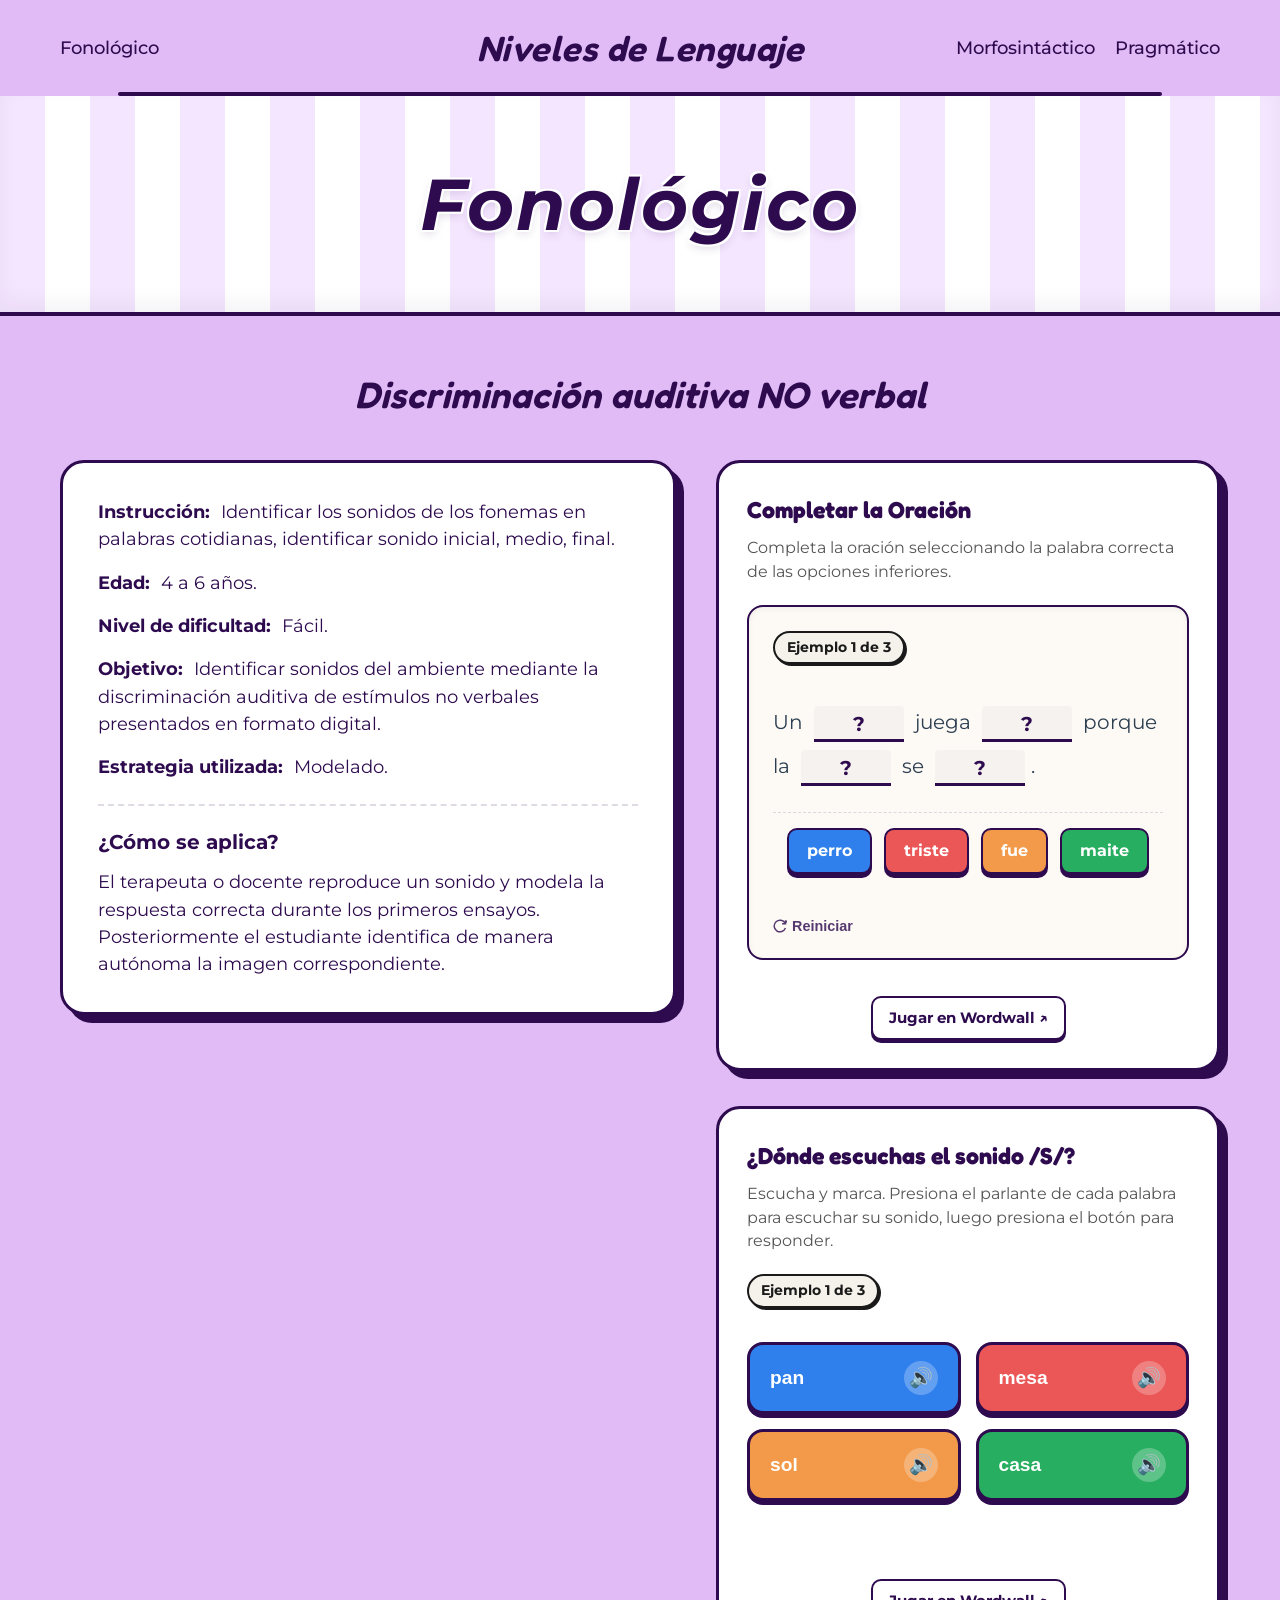
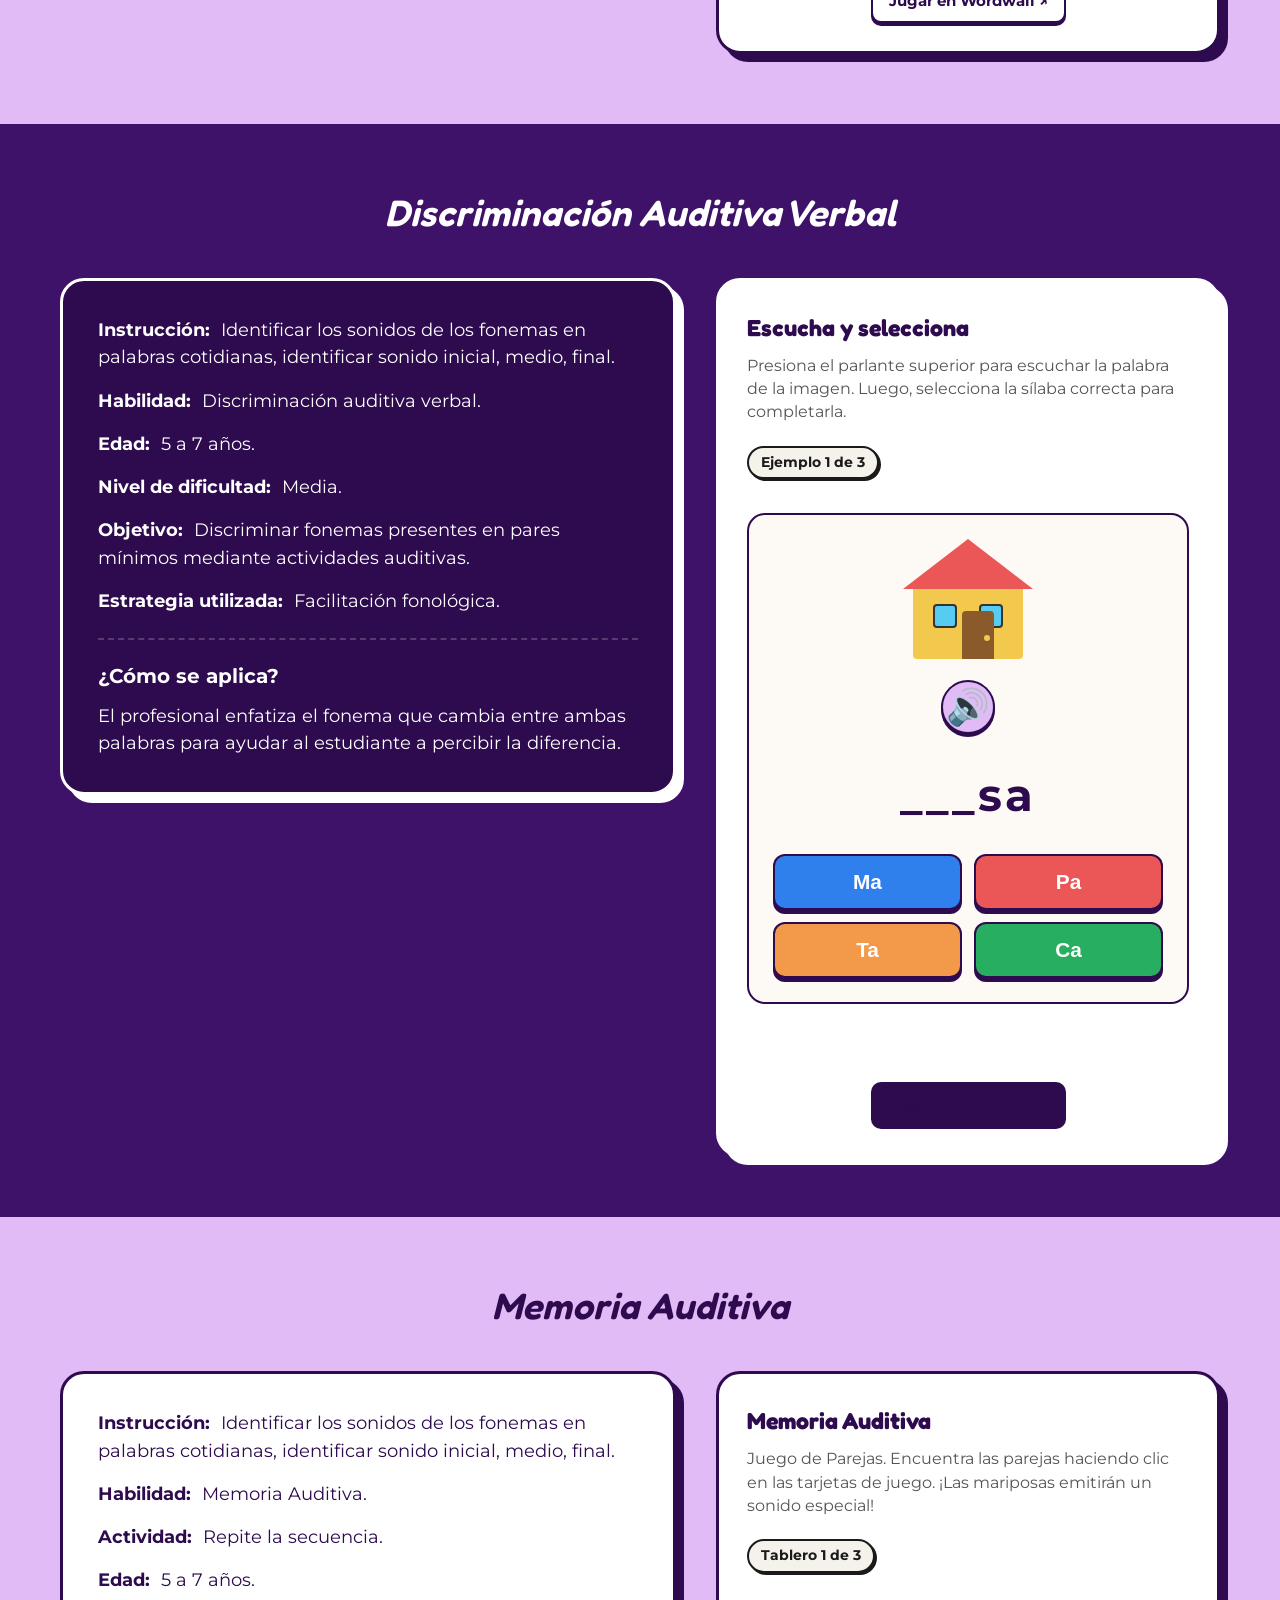
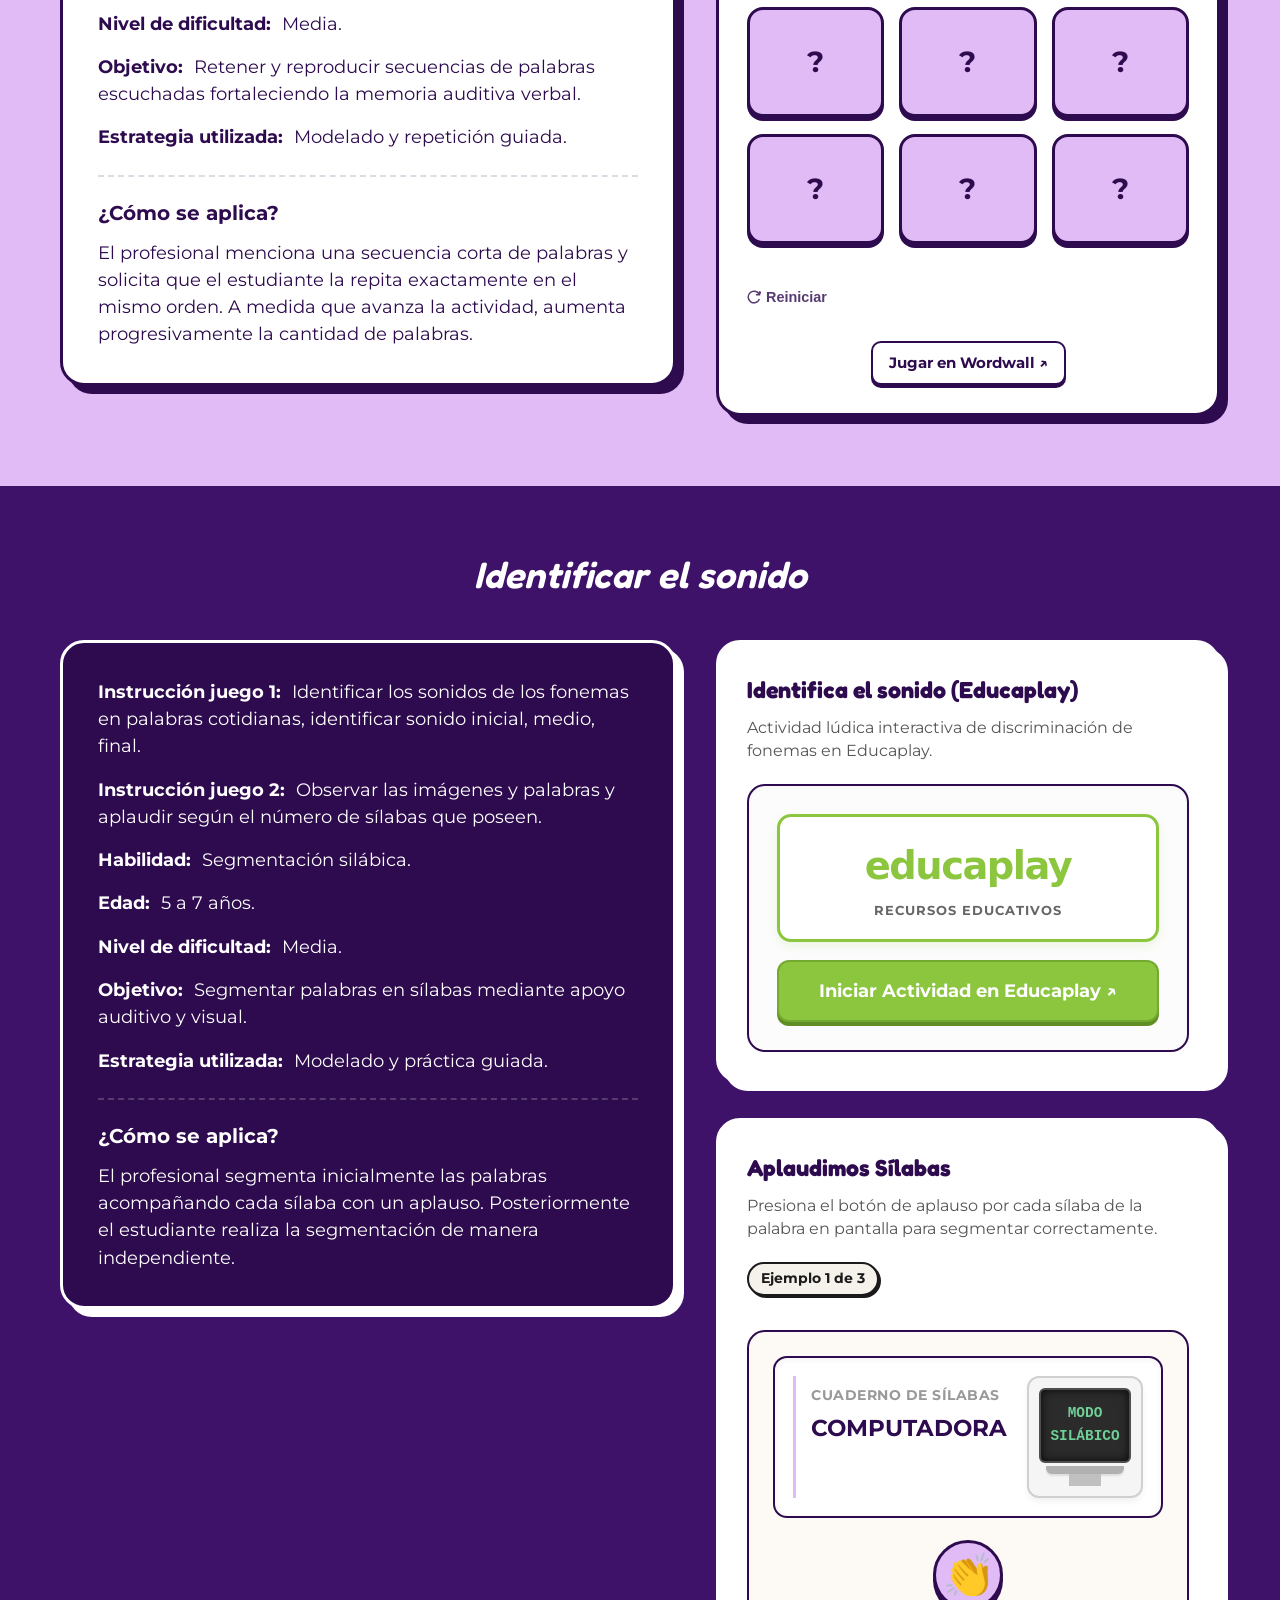
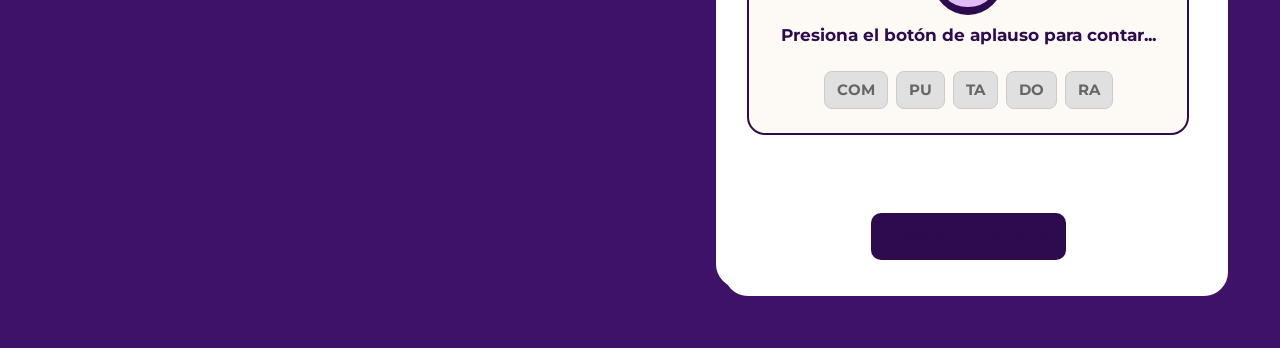
==== commit e1b6b894: "feat: add Nivel Pragmático page with 13 sections, navbar integration, sage green theme, and local ga" ====
--- a/fonologico.html
+++ b/fonologico.html
@@ -13,11 +13,16 @@
     <!-- NAVBAR - APARECE EN TODAS LAS PÁGINAS -->
     <nav class="navbar">
         <div class="navbar-container">
-            <a href="fonologico.html" class="navbar-link">Fonológico</a>
+            <div class="navbar-left-links">
+                <a href="fonologico.html" class="navbar-link">Fonológico</a>
+            </div>
             <a href="index.html" class="navbar-title-link">
                 <h1 class="navbar-title">Niveles de Lenguaje</h1>
             </a>
-            <a href="morfosintactico.html" class="navbar-link">Morfosintáctico</a>
+            <div class="navbar-right-links">
+                <a href="morfosintactico.html" class="navbar-link">Morfosintáctico</a>
+                <a href="pragmatico.html" class="navbar-link">Pragmático</a>
+            </div>
         </div>
         <div class="navbar-line"></div>
     </nav>
@@ -84,7 +89,7 @@
                     <!-- Juego 2: ¿Dónde escuchas /S/? -->
                     <div class="game-card" id="s-quiz-card">
                         <div class="game-info">
-                            <span class="game-title">¿Dónde escuchas /S/?</span>
+                            <span class="game-title" id="s-quiz-title">¿Dónde escuchas /S/?</span>
                             <p class="game-description">Escucha y marca. Presiona el parlante de cada palabra para escuchar su sonido, luego presiona el botón para responder.</p>
                         </div>
                         <div class="game-level-header">
--- a/styles.css
+++ b/styles.css
@@ -61,14 +61,18 @@
 }
 
 /* Forzar que el título esté perfectamente centrado en el medio de la pantalla */
-.navbar-container > a:nth-of-type(1) {
-    width: 200px;
-    text-align: left;
-}
-
-.navbar-container > a:nth-of-type(3) {
-    width: 200px;
-    text-align: right;
+.navbar-left-links {
+    width: 280px;
+    display: flex;
+    justify-content: flex-start;
+    gap: 20px;
+}
+
+.navbar-right-links {
+    width: 280px;
+    display: flex;
+    justify-content: flex-end;
+    gap: 20px;
 }
 
 .navbar-title-link {
@@ -273,6 +277,15 @@
 .guide-card-item.step-3:hover {
     transform: translate(-3px, -3px);
     box-shadow: 9px 9px 0px #ff6b3b;
+}
+
+.guide-card-item.step-4 {
+    box-shadow: 6px 6px 0px #cde0cd; /* Verde claro */
+    background: #fcfdfc;
+}
+.guide-card-item.step-4:hover {
+    transform: translate(-3px, -3px);
+    box-shadow: 9px 9px 0px #1b4d3e; /* Verde más oscuro tema pragmático */
 }
 
 .guide-step-num {
@@ -2477,9 +2490,9 @@
         padding-bottom: 12px;
     }
 
-    .navbar-container > a:nth-of-type(1),
-    .navbar-container > a:nth-of-type(3) {
-        width: 140px; /* Reducir ancho en tabletas */
+    .navbar-left-links,
+    .navbar-right-links {
+        width: 220px; /* Reducir ancho en tabletas */
     }
 
     .navbar-title {
@@ -2584,6 +2597,288 @@
     }
 }
 
+
+/* ==========================================================================
+   TEMA VERDE SALVIA (Nivel Pragmático)
+   ========================================================================== */
+
+body.green-theme {
+    background-color: #e3ece4;
+    color: #1b4d3e;
+}
+
+body.green-theme .navbar-title,
+body.green-theme .navbar-link {
+    color: #1b4d3e;
+}
+
+body.green-theme .navbar-link::after {
+    background-color: #1b4d3e;
+}
+
+body.green-theme .navbar-line,
+body.green-theme .welcome-separator,
+body.green-theme .level-block.left,
+body.green-theme .level-block.right,
+body.green-theme .level-block.center {
+    background-color: #1b4d3e;
+    border-color: #1b4d3e;
+}
+
+body.green-theme .level-title,
+body.green-theme .levels-subtitle {
+    color: #1b4d3e;
+}
+
+body.green-theme .level-description,
+body.green-theme .levels-text {
+    color: #2d6a52;
+}
+
+body.green-theme .striped-header-container {
+    width: 100%;
+    margin-top: -40px;
+    margin-bottom: 50px;
+    padding: 0;
+}
+
+body.green-theme .striped-header {
+    width: 100%;
+    min-height: 220px;
+    background: repeating-linear-gradient(
+        90deg,
+        #e3ece4,
+        #e3ece4 45px,
+        #ffffff 45px,
+        #ffffff 90px
+    );
+    display: flex;
+    align-items: center;
+    justify-content: center;
+    border-bottom: 4px solid #1b4d3e;
+    padding: 40px 20px;
+    position: relative;
+    box-shadow: inset 0 -10px 20px rgba(27, 77, 62, 0.05);
+}
+
+body.green-theme .striped-header h2 {
+    font-family: 'Montserrat', sans-serif;
+    font-size: clamp(2rem, 8vw, 4.5rem);
+    font-style: italic;
+    font-weight: 700;
+    color: #1b4d3e;
+    text-align: center;
+    margin: 0;
+    letter-spacing: 2px;
+    text-shadow: 
+        -2px -2px 0 #fff,  
+         2px -2px 0 #fff,
+        -2px  2px 0 #fff,
+         2px  2px 0 #fff,
+         0px 4px 10px rgba(27, 77, 62, 0.15);
+}
+
+body.green-theme .activity-card-container {
+    border-color: #1b4d3e;
+    box-shadow: 8px 8px 0px #1b4d3e;
+}
+
+body.green-theme .activity-card-container:hover {
+    transform: translate(-3px, -3px);
+    box-shadow: 11px 11px 0px #1b4d3e;
+}
+
+body.green-theme .game-card {
+    border-color: #1b4d3e;
+    box-shadow: 8px 8px 0px #1b4d3e;
+}
+
+body.green-theme .game-card:hover {
+    transform: translate(-3px, -3px);
+    box-shadow: 11px 11px 0px #1b4d3e;
+}
+
+.dark-green-section {
+    background-color: #1b4d3e;
+    color: #ffffff;
+    padding: 60px 40px;
+}
+
+.dark-green-section .activity-section {
+    max-width: 1200px;
+    margin: 0 auto;
+    margin-bottom: 0;
+}
+
+.dark-green-section .activity-section-title {
+    color: #ffffff;
+    border-bottom-color: rgba(255, 255, 255, 0.25);
+}
+
+.dark-green-section .activity-card-container {
+    background: #1b4d3e;
+    color: #ffffff;
+    border-color: #ffffff;
+    box-shadow: 8px 8px 0px #ffffff;
+}
+
+.dark-green-section .activity-card-container:hover {
+    transform: translate(-3px, -3px);
+    box-shadow: 11px 11px 0px #ffffff;
+}
+
+.dark-green-section .game-card {
+    border-color: #ffffff;
+    box-shadow: 8px 8px 0px #ffffff;
+}
+
+.dark-green-section .game-card:hover {
+    transform: translate(-3px, -3px);
+    box-shadow: 11px 11px 0px #ffffff;
+}
+
+/* --- JUEGO DE REPARACIÓN PRAGMÁTICA (CHAT) --- */
+.mock-pragmatic-game {
+    background: #fdfaf6;
+    border: 2.5px solid #2d0b4e;
+    border-radius: 18px;
+    padding: 20px;
+    display: flex;
+    flex-direction: column;
+    gap: 16px;
+    width: 100%;
+    box-sizing: border-box;
+}
+
+body.green-theme .mock-pragmatic-game {
+    border-color: #1b4d3e;
+}
+
+.pragmatic-chat-container {
+    background-color: #f3ece3;
+    border: 2.5px solid #2d0b4e;
+    border-radius: 12px;
+    padding: 16px;
+    display: flex;
+    flex-direction: column;
+    gap: 12px;
+    min-height: 200px;
+    justify-content: center;
+    position: relative;
+    overflow: hidden;
+}
+
+body.green-theme .pragmatic-chat-container {
+    border-color: #1b4d3e;
+}
+
+.chat-bubble {
+    max-width: 85%;
+    padding: 12px 16px;
+    border-radius: 16px;
+    font-size: 1.05rem;
+    line-height: 1.4;
+    font-weight: 500;
+    position: relative;
+    box-shadow: 0 3px 0 rgba(0,0,0,0.1);
+    border: 2px solid #2d0b4e;
+    box-sizing: border-box;
+}
+
+body.green-theme .chat-bubble {
+    border-color: #1b4d3e;
+}
+
+.chat-bubble.left {
+    align-self: flex-start;
+    background-color: #ffffff;
+    border-bottom-left-radius: 4px;
+    color: #2d0b4e;
+}
+
+body.green-theme .chat-bubble.left {
+    color: #1b4d3e;
+}
+
+.chat-bubble.right {
+    align-self: flex-end;
+    background-color: #e2fcdb;
+    border-bottom-right-radius: 4px;
+    color: #27ae60;
+    border-color: #27ae60;
+}
+
+.chat-bubble-sender {
+    font-size: 0.8rem;
+    font-weight: 700;
+    text-transform: uppercase;
+    margin-bottom: 4px;
+    display: block;
+}
+
+.pragmatic-options-grid {
+    display: flex;
+    flex-direction: column;
+    gap: 10px;
+    width: 100%;
+}
+
+.pragmatic-opt-btn {
+    padding: 14px 16px;
+    border: 2.5px solid #2d0b4e;
+    border-radius: 12px;
+    font-size: 1.05rem;
+    font-weight: 700;
+    cursor: pointer;
+    color: white;
+    text-align: left;
+    transition: all 0.2s;
+    box-shadow: 0 4px 0 #2d0b4e;
+    user-select: none;
+    width: 100%;
+    box-sizing: border-box;
+}
+
+body.green-theme .pragmatic-opt-btn {
+    border-color: #1b4d3e;
+    box-shadow: 0 4px 0 #1b4d3e;
+}
+
+.pragmatic-opt-btn:hover {
+    transform: translateY(-2px);
+    box-shadow: 0 6px 0 #2d0b4e;
+}
+
+body.green-theme .pragmatic-opt-btn:hover {
+    box-shadow: 0 6px 0 #1b4d3e;
+}
+
+.pragmatic-opt-btn:active {
+    transform: translateY(2px);
+    box-shadow: 0 2px 0 #2d0b4e;
+}
+
+body.green-theme .pragmatic-opt-btn:active {
+    box-shadow: 0 2px 0 #1b4d3e;
+}
+
+.pragmatic-opt-btn.blue { background-color: #2f80ed; }
+.pragmatic-opt-btn.red { background-color: #eb5757; }
+.pragmatic-opt-btn.orange { background-color: #f2994a; }
+
+.pragmatic-opt-btn.correct {
+    background-color: #27ae60 !important;
+    border-color: #27ae60 !important;
+    box-shadow: 0 4px 0 #1e7e43 !important;
+}
+
+.pragmatic-opt-btn.incorrect {
+    background-color: #eb5757 !important;
+    border-color: #eb5757 !important;
+    box-shadow: 0 4px 0 #c23b3b !important;
+    animation: shakeAnim 0.4s ease;
+}
+
 /* --- MÓVILES (Hasta 600px) --- */
 @media (max-width: 600px) {
     .navbar {
@@ -2598,11 +2893,12 @@
         padding-bottom: 10px;
     }
 
-    .navbar-container > a:nth-of-type(1),
-    .navbar-container > a:nth-of-type(3) {
+    .navbar-left-links,
+    .navbar-right-links {
         width: auto !important; /* Desactivar anchos fijos en móviles */
-        text-align: center !important;
         order: 2; /* Enlaces abajo */
+        display: flex;
+        gap: 15px;
     }
 
     .navbar-title-link {
@@ -2933,5 +3229,37 @@
     .sequence-illustration {
         height: 70px;
     }
-}
-
+
+    /* Adaptación móvil profunda para Pragmático */
+    body.green-theme .activity-card-container {
+        padding: 20px;
+        border-width: 2.5px;
+        box-shadow: 5px 5px 0px #1b4d3e;
+    }
+    .dark-green-section .activity-card-container {
+        box-shadow: 5px 5px 0px #ffffff;
+    }
+    .dark-green-section {
+        padding: 40px 15px;
+    }
+    body.green-theme .game-card {
+        padding: 20px;
+        border-width: 2.5px;
+        box-shadow: 5px 5px 0px #1b4d3e;
+    }
+    .dark-green-section .game-card {
+        box-shadow: 5px 5px 0px #ffffff;
+    }
+    .mock-pragmatic-game {
+        padding: 16px;
+    }
+    .chat-bubble {
+        font-size: 0.95rem;
+        padding: 10px 14px;
+    }
+    .pragmatic-opt-btn {
+        font-size: 0.95rem;
+        padding: 12px 14px;
+    }
+}
+
